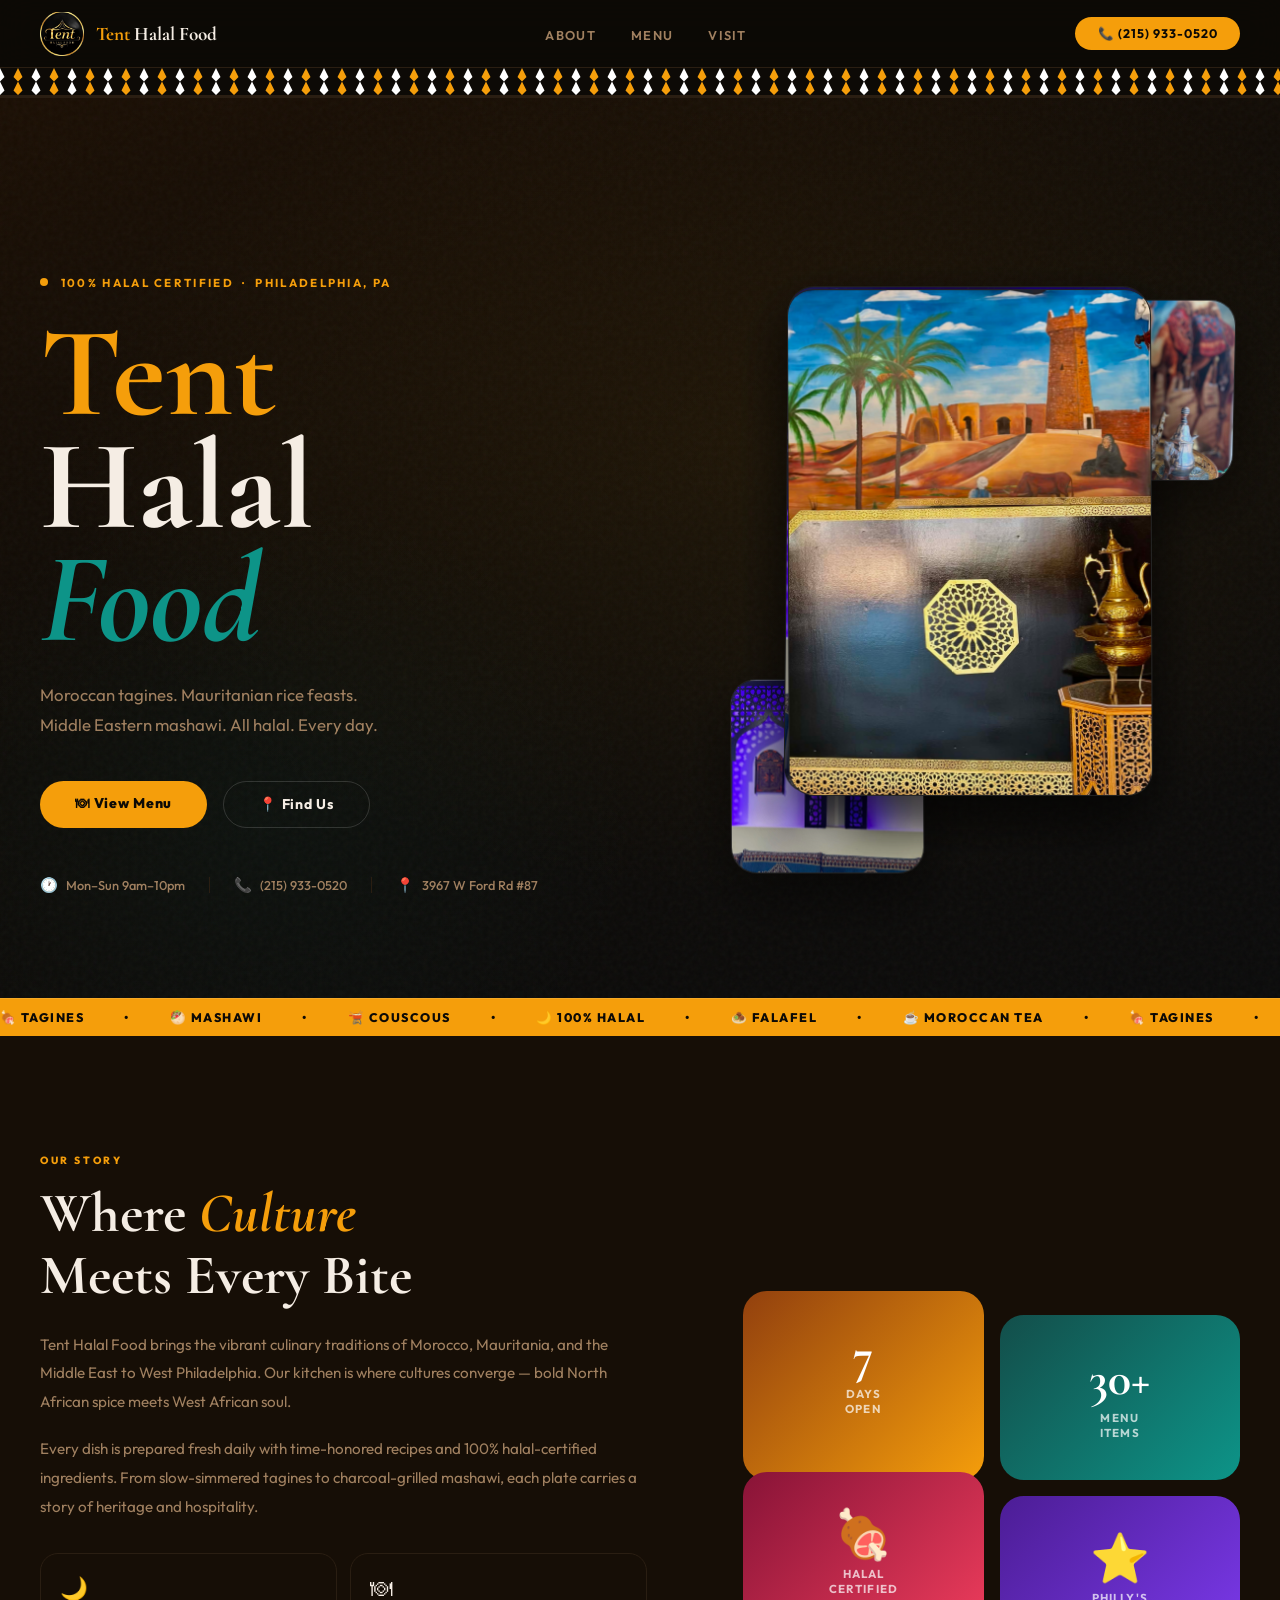
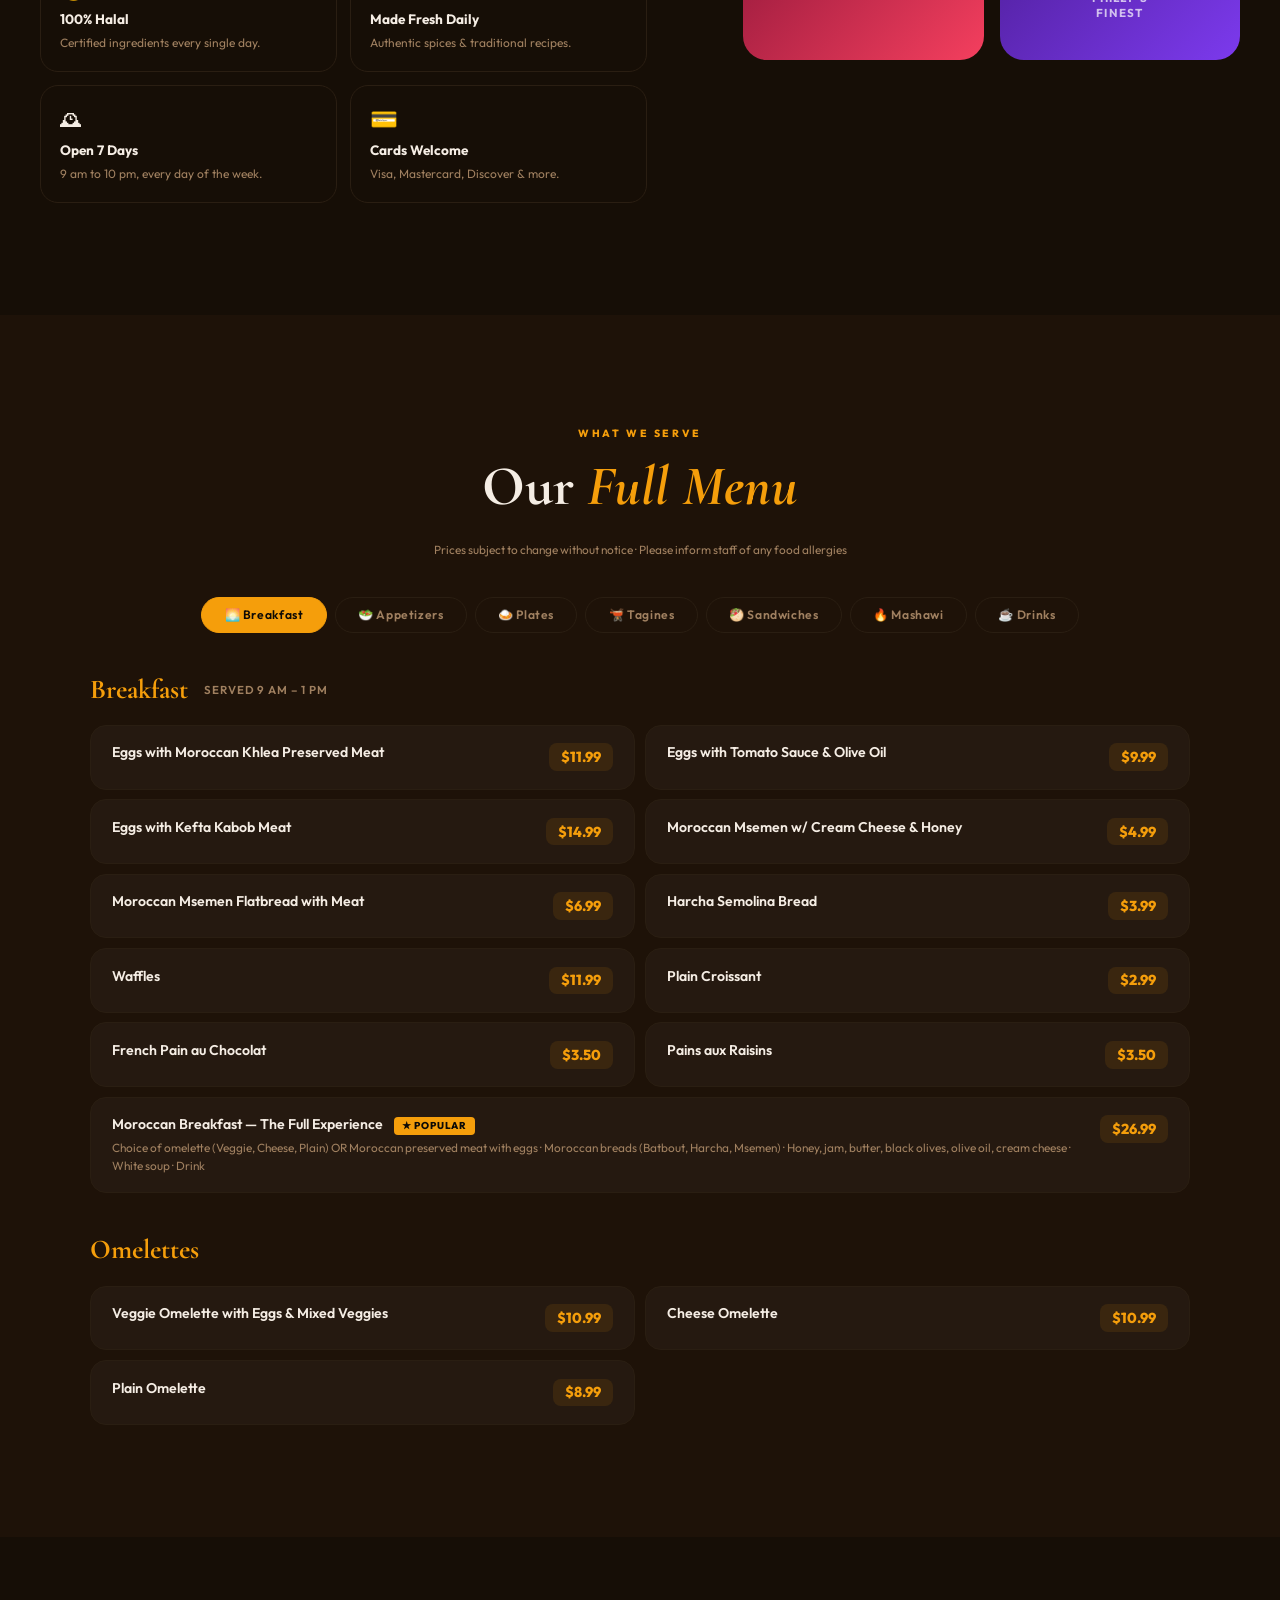
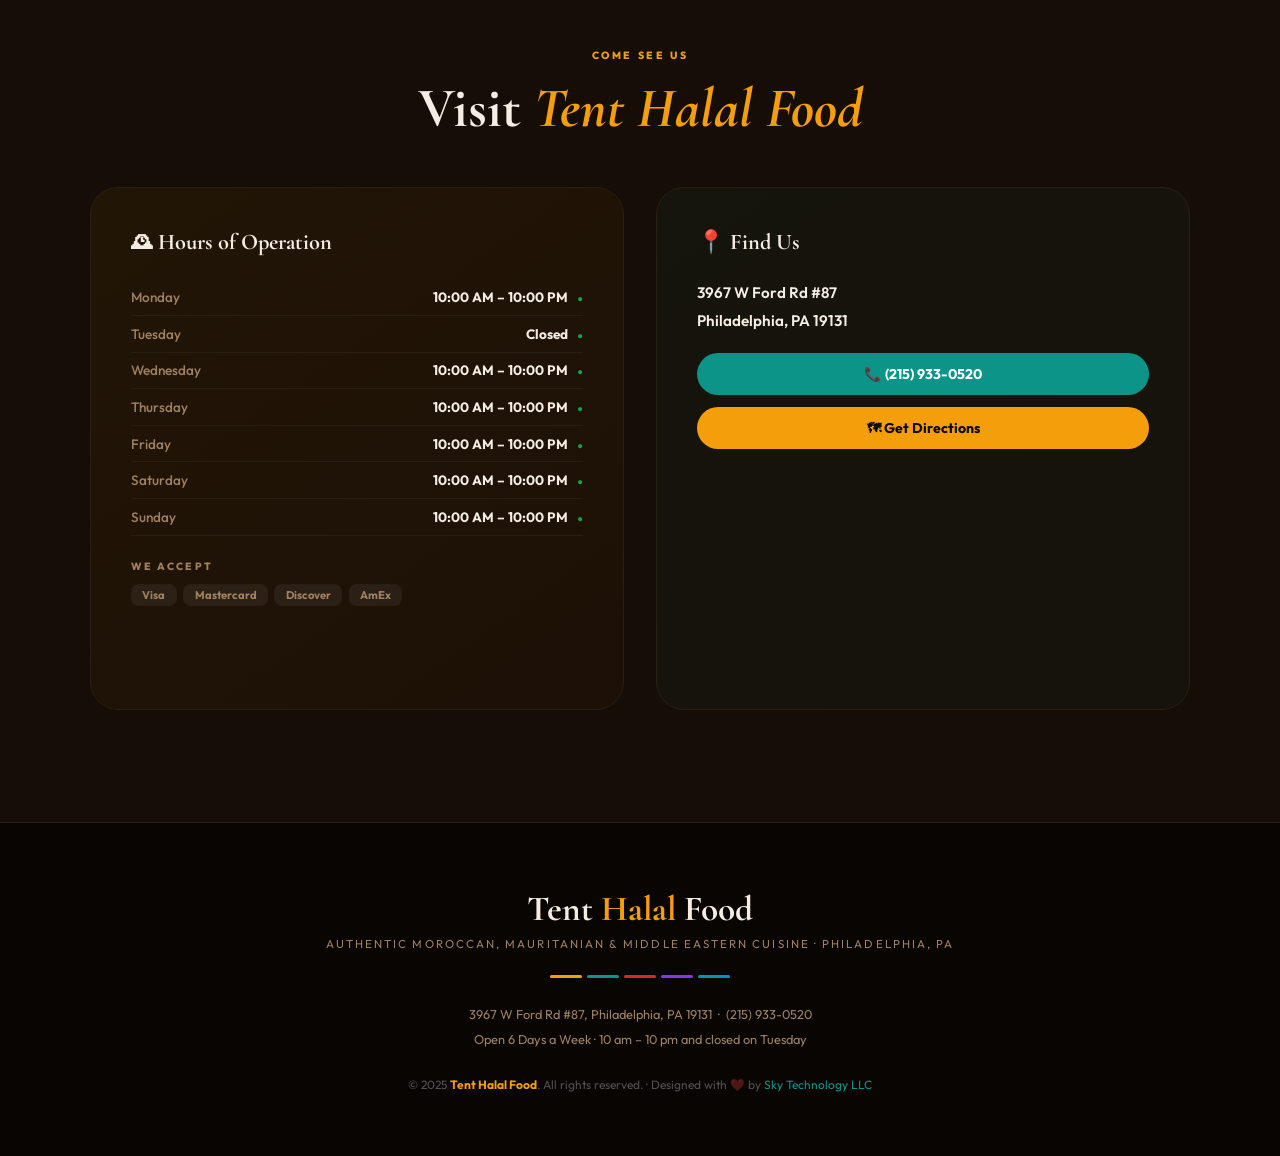
==== index.html @ 46c2a628 "Add files via upload" ====
<!DOCTYPE html>
<html lang="en">
<head>
  <meta charset="UTF-8" />
  <meta name="viewport" content="width=device-width, initial-scale=1.0" />
  <title>Tent Halal Food | Authentic Moroccan & Middle Eastern Cuisine · Philadelphia</title>
  <meta name="description" content="Tent Halal Food serves authentic Moroccan, Mauritanian & Middle Eastern cuisine in Philadelphia. Tagines, mashawi, couscous, fresh halal platters daily." />
  <meta name="keywords" content="Tent Halal Food, halal food Philadelphia, Moroccan restaurant Philadelphia, Mauritanian food, halal tagine, chicken over rice Philadelphia, halal cheesesteak, gyro platter" />
  <meta name="author" content="Sky Technology LLC" />
  <meta name="robots" content="index, follow" />
  <link rel="canonical" href="https://www.halaltent.com/" />
  <meta property="og:type" content="website" />
  <meta property="og:title" content="Tent Halal Food | Authentic Moroccan & Middle Eastern Cuisine · Philadelphia" />
  <meta property="og:description" content="Enjoy authentic tagines, mashawi, couscous, and fresh halal platters at Tent Halal Food in Philadelphia." />
  <meta property="og:url" content="https://www.halaltent.com/" />
  <meta property="og:image" content="https://www.halaltent.com/images/logo.png" />
  <meta name="geo.region" content="US-PA" />
  <meta name="geo.placename" content="Philadelphia" />
  <link href="https://fonts.googleapis.com/css2?family=Cormorant+Garamond:ital,wght@0,600;0,700;1,400;1,600&family=Outfit:wght@300;400;500;600;700;800&display=swap" rel="stylesheet" />
  <link rel="icon" type="image/png" sizes="16x16" href="./images/favicon-16x16.png" />
<link rel="icon" type="image/png" sizes="32x32" href="./images/favicon-32x32.png" />
<link rel="icon" type="image/png" sizes="48x48" href="./images/favicon-48x48.png" />

<link rel="apple-touch-icon" sizes="180x180" href="./images/apple-touch-icon.png" />

<link rel="icon" type="image/png" sizes="192x192" href="./images/android-chrome-192x192.png" />
<link rel="icon" type="image/png" sizes="512x512" href="./images/android-chrome-512x512.png" />

<link rel="manifest" href="./images/site.webmanifest" />
<link rel="shortcut icon" href="./images/favicon.ico" />
  <script type="application/ld+json">
  {
    "@context": "https://schema.org",
    "@type": "Restaurant",
    "name": "Tent Halal Food",
    "url": "https://www.halaltent.com",
    "telephone": "+1-215-933-0520",
    "servesCuisine": ["Halal", "Moroccan", "Mauritanian", "Middle Eastern"],
    "priceRange": "$",
    "address": {
      "@type": "PostalAddress",
      "streetAddress": "3967 W Ford Rd #87",
      "addressLocality": "Philadelphia",
      "addressRegion": "PA",
      "postalCode": "19131",
      "addressCountry": "US"
    },
    "openingHours": "Mo-Su 09:00-22:00"
  }
  </script>
</head>
<body>

<!-- NAV -->
<nav id="nav">
  <div class="nav-brand">
    <img src="./images/logobg.png" class="nav-logo" alt="Tent Halal Food" />
    <div class="nav-wordmark"><span>Tent</span> Halal Food</div>
  </div>
  <ul class="nav-links">
    <li><a href="#about">About</a></li>
    <li><a href="#menu">Menu</a></li>
    <li><a href="#visit">Visit</a></li>
  </ul>
  <a href="tel:2159330520" class="nav-cta">📞 (215) 933-0520</a>
  <button class="hamburger" id="hamburger" aria-label="Menu">&#9776;</button>
</nav>
<div class="mobile-nav" id="mobileNav">
  <a href="#about" onclick="closeMobile()">About</a>
  <a href="#menu" onclick="closeMobile()">Menu</a>
  <a href="#visit" onclick="closeMobile()">Visit</a>
  <a href="tel:2159330520" class="mn-cta">📞 (215) 933-0520</a>
</div>
<div class="moroccan-border"></div>

<!-- HERO -->
<section class="hero" id="home">
  <div class="hero-bg-overlay"></div>
  <div class="hero-grain"></div>

  <!-- 3D scroll gallery -->
  <div class="hero-gallery" id="heroGallery">
    <div class="gallery-track" id="galleryTrack">
      <div class="gcard gc1"><img src="./images/1.JPG" alt="Halal Food Restaurant"></div>
      <div class="gcard gc1"><img src="./images/2.JPG" alt="best food in the area"></div>
      <div class="gcard gc3"><img src="./images/3.JPG" alt="Middle eastern food"></div>
      <div class="gcard gc4"><img src="/images/1.JPG" alt="Tant Halal Food"></div>
       </div>
  </div>

  <div class="hero-content">
    <div class="hero-eyebrow">
      <span class="dot-anim"></span>
      100% Halal Certified &nbsp;·&nbsp; Philadelphia, PA
    </div>
    <h1>
      <span class="h1-l1">Tent</span>
      <span class="h1-l2">Halal</span>
      <span class="h1-l3">Food</span>
    </h1>
    <p class="hero-sub">Moroccan tagines. Mauritanian rice feasts.<br>Middle Eastern mashawi. All halal. Every day.</p>
    <div class="hero-actions">
      <a href="#menu" class="btn-primary">🍽 View Menu</a>
      <a href="#visit" class="btn-ghost">📍 Find Us</a>
    </div>
    <div class="hero-meta">
      <div class="hm-item"><span>🕐</span> Mon–Sun 9am–10pm</div>
      <div class="hm-div"></div>
      <div class="hm-item"><span>📞</span> (215) 933-0520</div>
      <div class="hm-div"></div>
      <div class="hm-item"><span>📍</span> 3967 W Ford Rd #87</div>
    </div>
  </div>
</section>

<!-- MARQUEE -->
<div class="marquee-wrap">
  <div class="marquee-track">
    <span>🍖 Tagines</span><span>•</span>
    <span>🥙 Mashawi</span><span>•</span>
    <span>🫕 Couscous</span><span>•</span>
    <span>🌙 100% Halal</span><span>•</span>
    <span>🧆 Falafel</span><span>•</span>
    <span>☕ Moroccan Tea</span><span>•</span>
    <span>🍖 Tagines</span><span>•</span>
    <span>🥙 Mashawi</span><span>•</span>
    <span>🫕 Couscous</span><span>•</span>
    <span>🌙 100% Halal</span><span>•</span>
    <span>🧆 Falafel</span><span>•</span>
    <span>☕ Moroccan Tea</span><span>•</span>
  </div>
</div>

<!-- ABOUT -->
<section id="about" class="about-section">
  <div class="about-inner">
    <div class="about-text">
      <div class="tag-label">Our Story</div>
      <h2>Where <em>Culture</em><br>Meets Every Bite</h2>
      <p>Tent Halal Food brings the vibrant culinary traditions of Morocco, Mauritania, and the Middle East to West Philadelphia. Our kitchen is where cultures converge — bold North African spice meets West African soul.</p>
      <p>Every dish is prepared fresh daily with time-honored recipes and 100% halal-certified ingredients. From slow-simmered tagines to charcoal-grilled mashawi, each plate carries a story of heritage and hospitality.</p>
      <div class="pillars">
        <div class="pillar p1"><div class="p-icon">🌙</div><strong>100% Halal</strong><span>Certified ingredients every single day.</span></div>
        <div class="pillar p2"><div class="p-icon">🍽</div><strong>Made Fresh Daily</strong><span>Authentic spices & traditional recipes.</span></div>
        <div class="pillar p3"><div class="p-icon">🕰</div><strong>Open 7 Days</strong><span>9 am to 10 pm, every day of the week.</span></div>
        <div class="pillar p4"><div class="p-icon">💳</div><strong>Cards Welcome</strong><span>Visa, Mastercard, Discover & more.</span></div>
      </div>
    </div>
    <div class="about-stats">
      <div class="stat-card sc-amber"><div class="sc-num">7</div><div class="sc-lbl">Days<br>Open</div></div>
      <div class="stat-card sc-teal"><div class="sc-num">30+</div><div class="sc-lbl">Menu<br>Items</div></div>
      <div class="stat-card sc-rose"><div class="sc-num">🍖</div><div class="sc-lbl">Halal<br>Certified</div></div>
      <div class="stat-card sc-purple"><div class="sc-num">⭐</div><div class="sc-lbl">Philly's<br>Finest</div></div>
    </div>
  </div>
</section>

<!-- MENU -->
<section id="menu" class="menu-section">
  <div class="menu-inner">
    <div class="tag-label center">What We Serve</div>
    <h2 class="center">Our <em>Full Menu</em></h2>
    <p class="menu-disclaimer center">Prices subject to change without notice · Please inform staff of any food allergies</p>

    <div class="tabs-scroll">
      <div class="tabs" id="tabs">
        <button class="tab active" data-panel="bf">🌅 Breakfast</button>
        <button class="tab" data-panel="ap">🥗 Appetizers</button>
        <button class="tab" data-panel="pl">🍛 Plates</button>
        <button class="tab" data-panel="tg">🫕 Tagines</button>
        <button class="tab" data-panel="sw">🥙 Sandwiches</button>
        <button class="tab" data-panel="mk">🔥 Mashawi</button>
        <button class="tab" data-panel="dr">☕ Drinks</button>
      </div>
    </div>

    <!-- BREAKFAST -->
    <div class="panel active" id="pan-bf">
      <div class="cat-title">Breakfast <span class="cat-note">Served 9 am – 1 pm</span></div>
      <div class="items-grid">
        <div class="mitem"><div class="mi-info"><div class="mi-name">Eggs with Moroccan Khlea Preserved Meat</div></div><div class="mi-price">$11.99</div></div>
        <div class="mitem"><div class="mi-info"><div class="mi-name">Eggs with Tomato Sauce & Olive Oil</div></div><div class="mi-price">$9.99</div></div>
        <div class="mitem"><div class="mi-info"><div class="mi-name">Eggs with Kefta Kabob Meat</div></div><div class="mi-price">$14.99</div></div>
        <div class="mitem"><div class="mi-info"><div class="mi-name">Moroccan Msemen w/ Cream Cheese & Honey</div></div><div class="mi-price">$4.99</div></div>
        <div class="mitem"><div class="mi-info"><div class="mi-name">Moroccan Msemen Flatbread with Meat</div></div><div class="mi-price">$6.99</div></div>
        <div class="mitem"><div class="mi-info"><div class="mi-name">Harcha Semolina Bread</div></div><div class="mi-price">$3.99</div></div>
        <div class="mitem"><div class="mi-info"><div class="mi-name">Waffles</div></div><div class="mi-price">$11.99</div></div>
        <div class="mitem"><div class="mi-info"><div class="mi-name">Plain Croissant</div></div><div class="mi-price">$2.99</div></div>
        <div class="mitem"><div class="mi-info"><div class="mi-name">French Pain au Chocolat</div></div><div class="mi-price">$3.50</div></div>
        <div class="mitem"><div class="mi-info"><div class="mi-name">Pains aux Raisins</div></div><div class="mi-price">$3.50</div></div>
        <div class="mitem wide"><div class="mi-info"><div class="mi-name">Moroccan Breakfast — The Full Experience <span class="badge-popular">★ Popular</span></div><div class="mi-desc">Choice of omelette (Veggie, Cheese, Plain) OR Moroccan preserved meat with eggs · Moroccan breads (Batbout, Harcha, Msemen) · Honey, jam, butter, black olives, olive oil, cream cheese · White soup · Drink</div></div><div class="mi-price">$26.99</div></div>
      </div>
      <div class="cat-title" style="margin-top:2.5rem">Omelettes</div>
      <div class="items-grid">
        <div class="mitem"><div class="mi-info"><div class="mi-name">Veggie Omelette with Eggs & Mixed Veggies</div></div><div class="mi-price">$10.99</div></div>
        <div class="mitem"><div class="mi-info"><div class="mi-name">Cheese Omelette</div></div><div class="mi-price">$10.99</div></div>
        <div class="mitem"><div class="mi-info"><div class="mi-name">Plain Omelette</div></div><div class="mi-price">$8.99</div></div>
      </div>
    </div>

    <!-- APPETIZERS -->
    <div class="panel" id="pan-ap">
      <div class="cat-title">Appetizers</div>
      <div class="items-grid">
        <div class="mitem"><div class="mi-info"><div class="mi-name">Grape Leaves Stuffed with Rice (6 pcs)</div></div><div class="mi-price">$6.99</div></div>
        <div class="mitem"><div class="mi-info"><div class="mi-name">Falafel Bites</div></div><div class="mi-price">$9.99</div></div>
        <div class="mitem wide"><div class="mi-info"><div class="mi-name">Hummus with Meat or Chicken Shawarma</div><div class="mi-desc">Made from fava & garbanzo beans mixed with coriander & spice</div></div><div class="mi-price">$14.99</div></div>
        <div class="mitem"><div class="mi-info"><div class="mi-name">Zaalouk</div><div class="mi-desc">Smoky roasted eggplants, tomatoes, garlic, olive oil & spices with pita</div></div><div class="mi-price">$8.99</div></div>
        <div class="mitem"><div class="mi-info"><div class="mi-name">Hummus Bi-Tahini</div><div class="mi-desc">Middle East spices, lemon juice, garlic w/ pita bread</div></div><div class="mi-price">$9.99</div></div>
        <div class="mitem"><div class="mi-info"><div class="mi-name">Baba Ghanouj</div><div class="mi-desc">Eggplant blended with tahini sauce, lemon juice & garlic</div></div><div class="mi-price">$7.99</div></div>
        <div class="mitem"><div class="mi-info"><div class="mi-name">Tabbouli Salad</div><div class="mi-desc">Parsley, tomatoes with yogurt, mint, garlic & olive oil</div></div><div class="mi-price">$7.99</div></div>
        <div class="mitem"><div class="mi-info"><div class="mi-name">Cucumber Yogurt</div><div class="mi-desc">Chopped cucumber with yogurt, mint, garlic & olive oil</div></div><div class="mi-price">$6.99</div></div>
        <div class="mitem"><div class="mi-info"><div class="mi-name">Kibbeh (5 pcs)</div><div class="mi-desc">Ground meat, bulgar wheat & spices</div></div><div class="mi-price">$14.99</div></div>
        <div class="mitem"><div class="mi-info"><div class="mi-name">Vegetarian Combo</div><div class="mi-desc">Hummus, baba ghanouj, falafel, tabbouli & cucumber yogurt</div></div><div class="mi-price">$17.99</div></div>
        <div class="mitem"><div class="mi-info"><div class="mi-name">Chicken Bastilla</div><div class="mi-desc">Chicken w/ almonds, parsley & onion in puff pastry, sprinkled with sugar & cinnamon</div></div><div class="mi-price">$15.99</div></div>
        <div class="mitem"><div class="mi-info"><div class="mi-name">Seafood Bastilla</div><div class="mi-desc">Spice marinated shrimp w/ vermicelli & cooked onion wrapped in puff pastry</div></div><div class="mi-price">$17.99</div></div>
        <div class="mitem"><div class="mi-info"><div class="mi-name">Garden Salad with Tuna</div></div><div class="mi-price">$10.99</div></div>
      </div>
      <div class="cat-title" style="margin-top:2.5rem">Soups</div>
      <div class="items-grid">
        <div class="mitem"><div class="mi-info"><div class="mi-name">Lentil Soup</div></div><div class="mi-price">$6.95</div></div>
        <div class="mitem"><div class="mi-info"><div class="mi-name">Harira (Moroccan Soup)</div><div class="mi-desc">Onion, lentils, ginger, stew meat, garbanzo beans, tomatoes & spices</div></div><div class="mi-price">$6.85</div></div>
      </div>
    </div>

    <!-- PLATES -->
    <div class="panel" id="pan-pl">
      <div class="cat-title">Plates</div>
      <div class="items-grid">
        <div class="mitem"><div class="mi-info"><div class="mi-name">Chicken Shawarma w/ Rice & Fries</div></div><div class="mi-price">$15.99</div></div>
        <div class="mitem"><div class="mi-info"><div class="mi-name">Beef Shawarma w/ Rice & Fries</div></div><div class="mi-price">$16.99</div></div>
        <div class="mitem"><div class="mi-info"><div class="mi-name">Beef & Chicken Shawarma w/ Rice & Fries</div></div><div class="mi-price">$17.99</div></div>
        <div class="mitem"><div class="mi-info"><div class="mi-name">Mauritanian Chicken Over Rice <span class="badge-popular">★ Popular</span></div></div><div class="mi-price">$19.99</div></div>
        <div class="mitem"><div class="mi-info"><div class="mi-name">Maafe Over Rice</div><div class="mi-desc">Peanut stew with peanuts and tomato sauce</div></div><div class="mi-price">$19.99</div></div>
        <div class="mitem"><div class="mi-info"><div class="mi-name">Yassa / Rice</div></div><div class="mi-price">$19.99</div></div>
        <div class="mitem"><div class="mi-info"><div class="mi-name">Mauritanian Fish Over Rice</div><div class="mi-desc">Fish over rice with mixed veggies and African spices</div></div><div class="mi-price">$18.99</div></div>
        <div class="mitem"><div class="mi-info"><div class="mi-name">King Fish w/ Fries and Salad</div></div><div class="mi-price">$19.99</div></div>
        <div class="mitem"><div class="mi-info"><div class="mi-name">Mauritanian Lamb Over Rice</div><div class="mi-desc">Lamb over rice with mixed veggies and African spices</div></div><div class="mi-price">$19.99</div></div>
        <div class="mitem"><div class="mi-info"><div class="mi-name">Mega Plate</div><div class="mi-desc">Chicken, beef, fries topped with cheese sauce</div></div><div class="mi-price">$14.99</div></div>
      </div>
    </div>

    <!-- TAGINES -->
    <div class="panel" id="pan-tg">
      <div class="cat-title">Tagines & Couscous <span class="cat-note">All tagines served with bread</span></div>
      <div class="items-grid">
        <div class="mitem"><div class="mi-info"><div class="mi-name">Lamb Tangia (Burme)</div></div><div class="mi-price">$29.99</div></div>
        <div class="mitem"><div class="mi-info"><div class="mi-name">Chicken and Olives Tagine</div></div><div class="mi-price">$20.99</div></div>
        <div class="mitem"><div class="mi-info"><div class="mi-name">Lamb w/ Mixed Veggies Tagine</div></div><div class="mi-price">$23.99</div></div>
        <div class="mitem"><div class="mi-info"><div class="mi-name">Lamb w/ Prunes Tagine</div></div><div class="mi-price">$24.99</div></div>
        <div class="mitem"><div class="mi-info"><div class="mi-name">Lamb w/ Lemon & Olives Tagine</div></div><div class="mi-price">$23.99</div></div>
        <div class="mitem"><div class="mi-info"><div class="mi-name">Kefta Tagine</div></div><div class="mi-price">$22.99</div></div>
        <div class="mitem"><div class="mi-info"><div class="mi-name">Mauritanian Tagine (Leksour)</div></div><div class="mi-price">$23.99</div></div>
        <div class="mitem"><div class="mi-info"><div class="mi-name">Rfissa</div></div><div class="mi-price">$23.99</div></div>
        <div class="mitem"><div class="mi-info"><div class="mi-name">Couscous w/ Veggies and Chicken</div></div><div class="mi-price">$20.99</div></div>
        <div class="mitem"><div class="mi-info"><div class="mi-name">Couscous w/ Veggies and Lamb</div></div><div class="mi-price">$23.99</div></div>
        <div class="mitem wide"><div class="mi-info"><div class="mi-name">Mauritanian Couscous w/ Barley, Lamb & Veggies</div></div><div class="mi-price">$28.99</div></div>
      </div>
    </div>

    <!-- SANDWICHES -->
    <div class="panel" id="pan-sw">
      <div class="cat-title">Sandwiches <span class="cat-note">Served with french fries or salad</span></div>
      <div class="items-grid">
        <div class="mitem"><div class="mi-info"><div class="mi-name">Philly Cheese Steak</div></div><div class="mi-price">$11.99</div></div>
        <div class="mitem"><div class="mi-info"><div class="mi-name">Chicken Shawarma</div></div><div class="mi-price">$11.99</div></div>
        <div class="mitem"><div class="mi-info"><div class="mi-name">Beef Shawarma</div></div><div class="mi-price">$12.99</div></div>
        <div class="mitem"><div class="mi-info"><div class="mi-name">Kefta</div></div><div class="mi-price">$11.99</div></div>
        <div class="mitem"><div class="mi-info"><div class="mi-name">Chicken & Beef Shawarma</div></div><div class="mi-price">$13.99</div></div>
        <div class="mitem"><div class="mi-info"><div class="mi-name">Kibbeh</div></div><div class="mi-price">$9.99</div></div>
        <div class="mitem"><div class="mi-info"><div class="mi-name">Fajitas</div></div><div class="mi-price">$12.99</div></div>
        <div class="mitem"><div class="mi-info"><div class="mi-name">Moroccan Tacos</div></div><div class="mi-price">$12.99</div></div>
        <div class="mitem"><div class="mi-info"><div class="mi-name">Beef Kabab Roll</div><div class="mi-desc">Tortilla, chicken, cheese, french fries with sauce, served over hummus</div></div><div class="mi-price">$7.99</div></div>
        <div class="mitem"><div class="mi-info"><div class="mi-name">Cheeseburger Tacos</div><div class="mi-desc">Tortilla, chicken, beef, cheese, french fries with sauce</div></div><div class="mi-price">$12.99</div></div>
        <div class="mitem"><div class="mi-info"><div class="mi-name">Falafel</div></div><div class="mi-price">$8.99</div></div>
        <div class="mitem"><div class="mi-info"><div class="mi-name">Falafel Burger</div></div><div class="mi-price">$8.99</div></div>
      </div>
    </div>

    <!-- MASHAWI -->
    <div class="panel" id="pan-mk">
      <div class="cat-title">Mashawi — Chicken <span class="cat-note">Charcoal grilled · served w/ rice, fries, veggies & sauce</span></div>
      <div class="items-grid">
        <div class="mitem"><div class="mi-info"><div class="mi-name">Whole Chicken Only</div></div><div class="mi-price">$19.99</div></div>
        <div class="mitem"><div class="mi-info"><div class="mi-name">3 Dark Chicken Pieces</div></div><div class="mi-price">$15.99</div></div>
        <div class="mitem"><div class="mi-info"><div class="mi-name">½ Chicken</div></div><div class="mi-price">$18.99</div></div>
        <div class="mitem"><div class="mi-info"><div class="mi-name">Whole Chicken</div></div><div class="mi-price">$29.99</div></div>
        <div class="mitem wide"><div class="mi-info"><div class="mi-name">Family Size — 2 Whole Chickens <span class="badge-popular">★ Best Value</span></div></div><div class="mi-price">$59.99</div></div>
      </div>
      <div class="cat-title" style="margin-top:2.5rem">Kabab Skewers <span class="cat-note">Charcoal grilled · served w/ rice, hummus, pita, cucumber & salad</span></div>
      <div class="items-grid">
        <div class="mitem"><div class="mi-info"><div class="mi-name">Mauritanian Grilled Lamb</div><div class="mi-desc">With onions, served with bread only</div></div><div class="mi-price">$25.99</div></div>
        <div class="mitem"><div class="mi-info"><div class="mi-name">2 Lamb Skewers</div></div><div class="mi-price">$19.99</div></div>
        <div class="mitem"><div class="mi-info"><div class="mi-name">2 Chicken Skewers</div></div><div class="mi-price">$18.99</div></div>
        <div class="mitem"><div class="mi-info"><div class="mi-name">2 Kefta Skewers</div></div><div class="mi-price">$18.99</div></div>
        <div class="mitem"><div class="mi-info"><div class="mi-name">Mixed 3 Skewers — Kefta, Lamb & Chicken</div></div><div class="mi-price">$24.99</div></div>
        <div class="mitem"><div class="mi-info"><div class="mi-name">3 Grilled Lamb Chops</div></div><div class="mi-price">$19.99</div></div>
        <div class="mitem"><div class="mi-info"><div class="mi-name">Small Family Mix — 6 Skewers Combo</div></div><div class="mi-price">$29.99</div></div>
        <div class="mitem wide"><div class="mi-info"><div class="mi-name">Large Family Mix — 12 Skewers Combo <span class="badge-popular">★ Best Value</span></div><div class="mi-desc">Chicken (3) / Lamb (3) / Kefta (3) / Lamb Chops (3)</div></div><div class="mi-price">$76.99</div></div>
      </div>
    </div>

    <!-- DRINKS -->
    <div class="panel" id="pan-dr">
      <div class="cat-title">Hot Drinks</div>
      <div class="items-grid">
        <div class="mitem"><div class="mi-info"><div class="mi-name">Espresso</div></div><div class="mi-price">$3.50</div></div>
        <div class="mitem"><div class="mi-info"><div class="mi-name">Americano</div></div><div class="mi-price">$2.99</div></div>
        <div class="mitem"><div class="mi-info"><div class="mi-name">Spanish Latte</div></div><div class="mi-price">$3.50</div></div>
        <div class="mitem"><div class="mi-info"><div class="mi-name">Latte</div></div><div class="mi-price">$3.50</div></div>
        <div class="mitem"><div class="mi-info"><div class="mi-name">Mocha</div></div><div class="mi-price">$4.00</div></div>
        <div class="mitem"><div class="mi-info"><div class="mi-name">Cappuccino</div></div><div class="mi-price">$3.50</div></div>
        <div class="mitem"><div class="mi-info"><div class="mi-name">Mauritanian Tea</div></div><div class="mi-price">$3.00</div></div>
        <div class="mitem"><div class="mi-info"><div class="mi-name">Moroccan Tea</div></div><div class="mi-price">$2.00</div></div>
      </div>
      <div class="cat-title" style="margin-top:2.5rem">Cold Drinks</div>
      <div class="items-grid">
        <div class="mitem"><div class="mi-info"><div class="mi-name">Mauritanian Zig</div></div><div class="mi-price">$3.50</div></div>
        <div class="mitem"><div class="mi-info"><div class="mi-name">Lemon with Mint</div></div><div class="mi-price">$3.50</div></div>
        <div class="mitem"><div class="mi-info"><div class="mi-name">Iced Spanish Latte</div></div><div class="mi-price">$4.50</div></div>
        <div class="mitem"><div class="mi-info"><div class="mi-name">Iced Latte</div></div><div class="mi-price">$4.00</div></div>
        <div class="mitem"><div class="mi-info"><div class="mi-name">Hibiscus</div></div><div class="mi-price">$4.00</div></div>
        <div class="mitem"><div class="mi-info"><div class="mi-name">Baobab</div></div><div class="mi-price">$4.00</div></div>
        <div class="mitem"><div class="mi-info"><div class="mi-name">Matcha</div></div><div class="mi-price">$4.50</div></div>
        <div class="mitem"><div class="mi-info"><div class="mi-name">Milkshake</div><div class="mi-desc">Mango, Banana, or Strawberry</div></div><div class="mi-price">$7.99</div></div>
      </div>
      <div class="cat-title" style="margin-top:2.5rem">Desserts</div>
      <div class="items-grid">
        <div class="mitem"><div class="mi-info"><div class="mi-name">Basboussa</div></div><div class="mi-price">$3.99</div></div>
        <div class="mitem"><div class="mi-info"><div class="mi-name">Baklava (4 pcs)</div></div><div class="mi-price">$4.99</div></div>
        <div class="mitem"><div class="mi-info"><div class="mi-name">Moroccan Mix Sweets (3 pcs)</div></div><div class="mi-price">$4.99</div></div>
        <div class="mitem"><div class="mi-info"><div class="mi-name">Mille-Feuille</div></div><div class="mi-price">$7.99</div></div>
        <div class="mitem"><div class="mi-info"><div class="mi-name">Tiramisu</div></div><div class="mi-price">$7.99</div></div>
      </div>
    </div>
  </div>
</section>

<!-- VISIT -->
<section id="visit" class="visit-section">
  <div class="visit-inner">
    <div class="tag-label center">Come See Us</div>
    <h2 class="center">Visit <em>Tent Halal Food</em></h2>
    <div class="visit-grid">
      <div class="vcard v-hours">
        <div class="vc-title">🕰 Hours of Operation</div>
        <div class="hours-list">
          <div class="hrow"><span>Monday</span><span>10:00 AM – 10:00 PM <em class="open">●</em></span></div>
          <div class="hrow"><span>Tuesday</span><span>Closed <em class="open">●</em></span></div>
          <div class="hrow"><span>Wednesday</span><span>10:00 AM – 10:00 PM <em class="open">●</em></span></div>
          <div class="hrow"><span>Thursday</span><span>10:00 AM – 10:00 PM <em class="open">●</em></span></div>
          <div class="hrow"><span>Friday</span><span>10:00 AM – 10:00 PM <em class="open">●</em></span></div>
          <div class="hrow"><span>Saturday</span><span>10:00 AM – 10:00 PM <em class="open">●</em></span></div>
          <div class="hrow"><span>Sunday</span><span>10:00 AM – 10:00 PM <em class="open">●</em></span></div>
        </div>
        <div class="cards-accept">
          <div class="ca-label">We Accept</div>
          <div class="chips"><span>Visa</span><span>Mastercard</span><span>Discover</span><span>AmEx</span></div>
        </div>
      </div>
      <div class="vcard v-map">
        <div class="vc-title">📍 Find Us</div>
        <div class="map-addr">3967 W Ford Rd #87<br>Philadelphia, PA 19131</div>
        <a href="tel:2159330520" class="btn-call">📞 (215) 933-0520</a>
        <a href="https://maps.app.goo.gl/gGxEjyZkZW8dBZBv6" target="_blank" class="btn-dir">🗺 Get Directions</a>
        <iframe
          src="https://www.google.com/maps/embed?pb=!1m18!1m12!1m3!1d6112.769307777833!2d-75.21171412342365!3d39.999854771509725!2m3!1f0!2f0!3f0!3m2!1i1024!2i768!4f13.1!3m3!1m2!1s0x89c6c7661439b04b%3A0xfe998444c8bbd2af!2sTent%20Halal%20Food!5e0!3m2!1sen!2sus!4v1778243014610!5m2!1sen!2sus"
          allowfullscreen loading="lazy" class="map-embed"
          referrerpolicy="no-referrer-when-downgrade">
        </iframe>
      </div>
    </div>
  </div>
</section>

<!-- FOOTER -->
<footer>
  <div class="foot-inner">
    <div class="foot-logo">Tent <span>Halal</span> Food</div>
    <div class="foot-tagline">Authentic Moroccan, Mauritanian & Middle Eastern Cuisine · Philadelphia, PA</div>
    <div class="foot-divider">
      <span style="background:#F59E0B"></span>
      <span style="background:#0D9488"></span>
      <span style="background:#DC2626"></span>
      <span style="background:#7C3AED"></span>
      <span style="background:#0891B2"></span>
    </div>
    <div class="foot-info">
      3967 W Ford Rd #87, Philadelphia, PA 19131 &nbsp;·&nbsp; (215) 933-0520<br>
      Open 6 Days a Week · 10 am – 10 pm and closed on Tuesday
    </div>
    <div class="foot-copy">
      © 2025 <strong>Tent Halal Food</strong>. All rights reserved. · Designed with ❤️ by
      <a href="https://skytechnologyllc.com/" target="_blank">Sky Technology LLC</a>
    </div>
  </div>
</footer>

<style>
*,*::before,*::after{margin:0;padding:0;box-sizing:border-box;}
html{scroll-behavior:smooth;font-size:16px;}
body{font-family:'Outfit',sans-serif;background:#0D0A06;color:#F5EDE4;overflow-x:hidden;}

:root{
  --amber:#F59E0B;
  --orange:#EA580C;
  --red:#DC2626;
  --rose:#F43F5E;
  --teal:#0D9488;
  --cyan:#0891B2;
  --green:#16A34A;
  --purple:#7C3AED;
  --cream:#FFF9F2;
  --sand:#FEF3C7;
  --dark:#0D0A06;
  --dark2:#160E06;
  --dark3:#1E1208;
  --text-main:#F5EDE4;
  --text-muted:#A08060;
  --border:#2A1E12;
}

/* NAV */
#nav{
  position:fixed;top:0;left:0;right:0;z-index:1000;
  display:flex;align-items:center;justify-content:space-between;
  padding:0 2.5rem;height:68px;
  background:rgba(13,10,6,0.92);
  backdrop-filter:blur(18px);
  border-bottom:1px solid var(--border);
  transition:all .3s;
}
#nav.scrolled{background:rgba(13,10,6,0.98);box-shadow:0 4px 32px rgba(0,0,0,.6);}
.nav-brand{display:flex;align-items:center;gap:.75rem;}
.nav-logo{width:44px;height:44px;object-fit:cover;border-radius:12px;}
.nav-wordmark{font-family:'Cormorant Garamond',serif;font-size:1.2rem;font-weight:700;color:#F5EDE4;}
.nav-wordmark span{color:var(--amber);}
.nav-links{display:flex;gap:2.2rem;list-style:none;}
.nav-links a{font-size:.8rem;font-weight:600;letter-spacing:.1em;text-transform:uppercase;text-decoration:none;color:var(--text-muted);transition:color .2s;}
.nav-links a:hover{color:var(--amber);}
.nav-cta{background:var(--amber);color:#0D0A06;font-weight:700;font-size:.78rem;letter-spacing:.08em;text-decoration:none;padding:.55rem 1.4rem;border-radius:100px;transition:all .25s;}
.nav-cta:hover{background:#fff;transform:translateY(-2px);}
.hamburger{display:none;background:none;border:none;color:var(--amber);font-size:1.4rem;cursor:pointer;}
.mobile-nav{display:none;position:fixed;top:68px;left:0;right:0;z-index:999;background:#0D0A06;border-bottom:1px solid var(--border);flex-direction:column;gap:0;padding:1rem 0;}
.mobile-nav a{padding:.9rem 2rem;font-size:.9rem;font-weight:600;text-decoration:none;color:var(--text-muted);border-bottom:1px solid var(--border);}
.mobile-nav a:hover{color:var(--amber);}
.mobile-nav .mn-cta{color:var(--amber);}
.mobile-nav.open{display:flex;}

/* MOROCCAN BORDER */
.moroccan-border {
width: 100%;
width: 100%;
width: 100%;
  height: 30px; /* Height of the border strip */
  margin-top: 68px; /* Alignment with fixed navbar height */
  background-color: transparent; /* No background color */
  
  /* SVG with Gold (#F59E0B) and White (#FFFFFF) spindles */
  background-image: url("data:image/svg+xml,%3Csvg xmlns='http://www.w3.org/2000/svg' width='40' height='30' viewBox='0 0 40 30'%3E%3Cpath d='M20 0 L25 10 L20 15 L15 10 Z M20 15 L25 25 L20 30 L15 25 Z' fill='%23F59E0B'/%3E%3Cpath d='M0 0 L5 10 L0 15 L-5 10 Z M0 15 L5 25 L0 30 L-5 25 Z' fill='%23FFFFFF'/%3E%3Cpath d='M40 0 L45 10 L40 15 L35 10 Z M40 15 L45 25 L40 30 L35 25 Z' fill='%23FFFFFF'/%3E%3C/svg%3E");
  
  background-repeat: repeat-x;
  background-size: auto 100%;
  
  /* Solid brown line under the pattern */
  border-bottom: 3px solid #2A1E12; 
  
  position: relative;
  z-index: 997;
}

/* HERO */
.hero{
  min-height:100vh;
  background:linear-gradient(160deg,#1A0E03 0%,#0D0A06 50%,#0A0A0A 100%);
  position:relative;overflow:hidden;
  display:flex;align-items:center;
  padding-top:68px;
}
.hero-bg-overlay{
  position:absolute;inset:0;
  background:radial-gradient(ellipse 80% 70% at 60% 40%,rgba(245,158,11,.07) 0%,transparent 70%),
             radial-gradient(ellipse 50% 60% at 20% 80%,rgba(13,148,136,.05) 0%,transparent 60%);
}
.hero-grain{
  position:absolute;inset:0;opacity:.04;
  background-image:url("data:image/svg+xml,%3Csvg viewBox='0 0 200 200' xmlns='http://www.w3.org/2000/svg'%3E%3Cfilter id='n'%3E%3CfeTurbulence type='fractalNoise' baseFrequency='0.9' numOctaves='4' stitchTiles='stitch'/%3E%3C/filter%3E%3Crect width='100%25' height='100%25' filter='url(%23n)'/%3E%3C/svg%3E");
}

/* 3D GALLERY */
/* 3D GALLERY */
.hero-gallery{
  position:absolute;
  right:3%;
  top:50%;
  transform:translateY(-50%);
  width:42%;
  height:650px;
}

.gallery-track{
  position:relative;
  width:100%;
  height:100%;
}

.gcard{
  position:absolute;
  overflow:hidden;
  border-radius:26px;
  background:#111;
  border:1px solid rgba(255,255,255,.08);
  box-shadow:
    0 20px 50px rgba(0,0,0,.45),
    0 4px 12px rgba(0,0,0,.2);
  transition:.35s ease;
}

.gcard img{
  width:100%;
  height:100%;
  object-fit:cover;
  display:block;
}

.gcard:hover{
  transform:translateY(-6px) scale(1.02);
  box-shadow:
    0 30px 70px rgba(0,0,0,.55),
    0 10px 20px rgba(0,0,0,.25);
}

/* Main big image */
.gc1{
  width:68%;
  height:78%;
  left:16%;
  top:10%;
  z-index:4;
}

/* Top card */
.gc2{
  width:34%;
  height:30%;
  top:0;
  left:0;
  z-index:5;
  transform:rotate(-8deg);
}

/* Right card */
.gc3{
  width:32%;
  height:28%;
  right:0;
  top:12%;
  z-index:3;
  transform:rotate(8deg);
}

/* Bottom card */
.gc4{
  width:36%;
  height:30%;
  bottom:0;
  left:5%;
  z-index:2;
  transform:rotate(-6deg);
}

/* Mobile */
@media(max-width:991px){
  .hero-gallery{
    position:relative;
    width:100%;
    height:500px;
    right:auto;
    top:auto;
    transform:none;
    margin-top:50px;
  }
}


.hero-content{
  position:relative;z-index:10;
  padding:5rem 2.5rem;
  max-width:1300px;margin:0 auto;width:100%;
}
.hero-eyebrow{
  display:inline-flex;align-items:center;gap:.8rem;
  font-size:.72rem;font-weight:700;letter-spacing:.2em;text-transform:uppercase;
  color:var(--amber);margin-bottom:1.8rem;
}
.dot-anim{
  width:8px;height:8px;border-radius:50%;background:var(--amber);
  animation:pulse 2s infinite;
}
@keyframes pulse{0%,100%{opacity:1;transform:scale(1);}50%{opacity:.4;transform:scale(.8);}}

h1{
  font-family:'Cormorant Garamond',serif;
  font-size:clamp(4rem,10vw,9rem);
  line-height:.88;font-weight:700;
  margin-bottom:1.5rem;
}
.h1-l1{display:block;color:var(--amber);}
.h1-l2{display:block;color:var(--text-main);}
.h1-l3{display:block;color:var(--teal);font-style:italic;}

.hero-sub{
  font-size:1.05rem;color:var(--text-muted);line-height:1.8;
  max-width:420px;margin-bottom:2.5rem;
}
.hero-actions{display:flex;gap:1rem;flex-wrap:wrap;margin-bottom:3rem;}
.btn-primary{
  background:var(--amber);color:#0D0A06;
  font-weight:800;font-size:.88rem;letter-spacing:.05em;
  text-decoration:none;padding:.85rem 2.2rem;border-radius:100px;
  transition:all .25s;
}
.btn-primary:hover{background:#fff;transform:translateY(-3px);box-shadow:0 12px 32px rgba(245,158,11,.4);}
.btn-ghost{
  background:transparent;color:var(--text-main);
  font-weight:700;font-size:.88rem;letter-spacing:.05em;
  text-decoration:none;padding:.85rem 2.2rem;border-radius:100px;
  border:1.5px solid rgba(255,255,255,.15);
  transition:all .25s;
}
.btn-ghost:hover{border-color:var(--amber);color:var(--amber);transform:translateY(-3px);}

.hero-meta{display:flex;align-items:center;gap:1.5rem;flex-wrap:wrap;}
.hm-item{font-size:.8rem;color:var(--text-muted);font-weight:500;display:flex;align-items:center;gap:.5rem;}
.hm-item span{font-size:.9rem;}
.hm-div{width:1px;height:16px;background:var(--border);}

/* MARQUEE */
.marquee-wrap{
  background:var(--amber);padding:.7rem 0;overflow:hidden;
  border-top:1px solid rgba(255,255,255,.1);
}
.marquee-track{
  display:flex;gap:2.5rem;align-items:center;
  white-space:nowrap;
  animation:marquee 25s linear infinite;
}
.marquee-track span{font-size:.78rem;font-weight:800;letter-spacing:.12em;text-transform:uppercase;color:#0D0A06;}
@keyframes marquee{from{transform:translateX(0);}to{transform:translateX(-50%);}}

/* ABOUT */
.about-section{background:var(--dark2);padding:7rem 2.5rem;}
.about-inner{max-width:1200px;margin:0 auto;display:grid;grid-template-columns:1.1fr .9fr;gap:6rem;align-items:center;}
.tag-label{
  display:inline-block;font-size:.65rem;font-weight:800;letter-spacing:.25em;
  text-transform:uppercase;color:var(--amber);margin-bottom:1rem;
}
.tag-label.center{display:block;text-align:center;}
h2{font-family:'Cormorant Garamond',serif;font-size:clamp(2.2rem,5vw,3.5rem);font-weight:700;line-height:1.1;color:var(--text-main);margin-bottom:1.5rem;}
h2 em{font-style:italic;color:var(--amber);}
h2.center{text-align:center;}
.about-text p{font-size:.95rem;line-height:1.9;color:var(--text-muted);margin-bottom:1.1rem;}
.pillars{display:grid;grid-template-columns:1fr 1fr;gap:.8rem;margin-top:2rem;}
.pillar{
  padding:1.2rem;border-radius:18px;
  border:1px solid var(--border);
  transition:border-color .25s,transform .25s;
}
.pillar:hover{border-color:var(--amber);transform:translateY(-3px);}
.p-icon{font-size:1.4rem;margin-bottom:.5rem;}
.pillar strong{display:block;font-size:.85rem;font-weight:700;color:var(--text-main);margin-bottom:.2rem;}
.pillar span{font-size:.75rem;color:var(--text-muted);line-height:1.4;}
.about-stats{display:grid;grid-template-columns:1fr 1fr;gap:1rem;}
.stat-card{
  border-radius:24px;padding:2.5rem 1.5rem;text-align:center;
  transition:transform .3s;
}
.stat-card:hover{transform:scale(1.04) rotate(-1deg);}
.sc-amber{background:linear-gradient(135deg,#92400E,#F59E0B);}
.sc-teal{background:linear-gradient(135deg,#134E4A,#0D9488);margin-top:1.5rem;}
.sc-rose{background:linear-gradient(135deg,#881337,#F43F5E);margin-top:-1.5rem;}
.sc-purple{background:linear-gradient(135deg,#4C1D95,#7C3AED);}
.sc-num{font-family:'Cormorant Garamond',serif;font-size:3rem;font-weight:700;line-height:1;color:#fff;}
.sc-lbl{font-size:.72rem;font-weight:700;letter-spacing:.1em;text-transform:uppercase;color:rgba(255,255,255,.7);margin-top:.4rem;}

/* MENU */
.menu-section{background:var(--dark3);padding:7rem 2.5rem;}
.menu-inner{max-width:1100px;margin:0 auto;}
.menu-disclaimer{font-size:.74rem;color:var(--text-muted);margin:.5rem 0 2.5rem;text-align:center;}
.tabs-scroll{overflow-x:auto;margin-bottom:2.5rem;scrollbar-width:none;}
.tabs-scroll::-webkit-scrollbar{display:none;}
.tabs{display:flex;gap:.5rem;white-space:nowrap;justify-content:center;}
.tab{
  background:transparent;border:1px solid var(--border);color:var(--text-muted);
  font-family:'Outfit',sans-serif;font-weight:600;font-size:.76rem;letter-spacing:.05em;
  padding:.6rem 1.4rem;border-radius:100px;cursor:pointer;transition:all .22s;
  white-space:nowrap;
}
.tab:hover{border-color:var(--amber);color:var(--amber);}
.tab.active{background:var(--amber);border-color:var(--amber);color:#0D0A06;}
.panel{display:none;animation:fadeUp .35s ease;}
.panel.active{display:block;}
@keyframes fadeUp{from{opacity:0;transform:translateY(12px);}to{opacity:1;transform:translateY(0);}}
.cat-title{
  font-family:'Cormorant Garamond',serif;font-size:1.7rem;font-weight:700;
  color:var(--amber);margin:2rem 0 1.2rem;display:flex;align-items:center;gap:1rem;flex-wrap:wrap;
}
.cat-note{font-family:'Outfit',sans-serif;font-size:.72rem;font-weight:600;letter-spacing:.08em;color:var(--text-muted);text-transform:uppercase;}
.items-grid{display:grid;grid-template-columns:1fr 1fr;gap:.6rem;}
.mitem{
  background:rgba(255,255,255,.03);
  border:1px solid var(--border);
  border-radius:16px;padding:1.1rem 1.3rem;
  display:flex;justify-content:space-between;align-items:flex-start;gap:1rem;
  transition:all .22s;
  position:relative;overflow:hidden;
}
.mitem::before{
  content:'';position:absolute;left:0;top:0;bottom:0;width:3px;
  background:var(--amber);opacity:0;transition:opacity .22s;
}
.mitem:hover{background:rgba(245,158,11,.05);border-color:rgba(245,158,11,.3);transform:translateY(-2px);}
.mitem:hover::before{opacity:1;}
.mitem.wide{grid-column:1/-1;}
.mi-name{font-weight:600;font-size:.88rem;color:var(--text-main);line-height:1.35;}
.mi-desc{font-size:.74rem;color:var(--text-muted);margin-top:.3rem;line-height:1.5;}
.mi-price{
  font-weight:800;font-size:.9rem;color:var(--amber);
  white-space:nowrap;flex-shrink:0;
  background:rgba(245,158,11,.1);
  padding:.3rem .75rem;border-radius:8px;
}
.badge-popular{
  display:inline-block;font-size:.62rem;font-weight:800;letter-spacing:.08em;text-transform:uppercase;
  background:var(--amber);color:#0D0A06;padding:.12rem .5rem;border-radius:4px;margin-left:.5rem;vertical-align:middle;
}

/* VISIT */
.visit-section{background:var(--dark2);padding:7rem 2.5rem;}
.visit-inner{max-width:1100px;margin:0 auto;}
.visit-grid{display:grid;grid-template-columns:1fr 1fr;gap:2rem;margin-top:3rem;}
.vcard{
  border-radius:28px;padding:2.5rem;
  border:1px solid var(--border);
  background:rgba(255,255,255,.02);
}
.v-hours{background:linear-gradient(145deg,rgba(245,158,11,.05),rgba(234,88,12,.03));}
.v-map{background:linear-gradient(145deg,rgba(13,148,136,.05),rgba(8,145,178,.03));}
.vc-title{font-family:'Cormorant Garamond',serif;font-size:1.4rem;font-weight:700;color:var(--text-main);margin-bottom:1.5rem;}
.hours-list{display:flex;flex-direction:column;gap:0;}
.hrow{display:flex;justify-content:space-between;align-items:center;padding:.55rem 0;border-bottom:1px solid var(--border);font-size:.85rem;}
.hrow span:first-child{color:var(--text-muted);font-weight:500;}
.hrow span:last-child{color:var(--text-main);font-weight:700;}
.open{color:var(--green);font-style:normal;font-size:.6rem;margin-left:.4rem;}
.cards-accept{margin-top:1.5rem;}
.ca-label{font-size:.65rem;font-weight:800;letter-spacing:.2em;text-transform:uppercase;color:var(--text-muted);margin-bottom:.7rem;}
.chips{display:flex;flex-wrap:wrap;gap:.4rem;}
.chips span{background:rgba(255,255,255,.06);border:1px solid var(--border);color:var(--text-muted);font-size:.7rem;font-weight:700;padding:.2rem .65rem;border-radius:7px;}
.map-addr{font-size:.95rem;font-weight:600;color:var(--text-main);line-height:1.8;margin-bottom:1.2rem;}
.btn-call{
  display:flex;align-items:center;justify-content:center;gap:.5rem;
  background:var(--teal);color:#fff;font-weight:700;font-size:.88rem;
  text-decoration:none;padding:.75rem 1.5rem;border-radius:100px;
  margin-bottom:.7rem;transition:all .25s;
}
.btn-call:hover{background:#fff;color:var(--teal);transform:translateY(-2px);}
.btn-dir{
  display:block;text-align:center;
  background:var(--amber);color:#0D0A06;font-weight:700;font-size:.88rem;
  text-decoration:none;padding:.75rem 1.5rem;border-radius:100px;
  margin-bottom:1rem;transition:all .25s;
}
.btn-dir:hover{background:#fff;transform:translateY(-2px);}
.map-embed{width:100%;height:200px;border:none;border-radius:18px;filter:saturate(1.1) brightness(.9);}

/* FOOTER */
footer{background:#080503;padding:4rem 2rem;border-top:1px solid var(--border);}
.foot-inner{max-width:1000px;margin:0 auto;text-align:center;}
.foot-logo{font-family:'Cormorant Garamond',serif;font-size:2.2rem;font-weight:700;color:var(--text-main);margin-bottom:.4rem;}
.foot-logo span{color:var(--amber);}
.foot-tagline{font-size:.72rem;letter-spacing:.18em;text-transform:uppercase;color:var(--text-muted);margin-bottom:1.5rem;}
.foot-divider{display:flex;justify-content:center;gap:.3rem;margin-bottom:1.5rem;}
.foot-divider span{height:3px;width:32px;border-radius:2px;display:block;}
.foot-info{font-size:.8rem;color:var(--text-muted);line-height:2;}
.foot-copy{margin-top:1.5rem;font-size:.75rem;color:rgba(255,255,255,.3);}
.foot-copy strong{color:var(--amber);}
.foot-copy a{color:var(--teal);text-decoration:none;}
.foot-copy a:hover{color:#fff;}

/* RESPONSIVE */
@media(max-width:900px){
  .hero-gallery{display:none;}
  .about-inner{grid-template-columns:1fr;gap:3rem;}
  .about-stats{grid-template-columns:repeat(4,1fr);}
  .sc-teal,.sc-rose{margin-top:0;}
  .items-grid{grid-template-columns:1fr;}
  .mitem.wide{grid-column:1;}
  .visit-grid{grid-template-columns:1fr;}
  .pillars{grid-template-columns:1fr 1fr;}
  #nav .nav-links,#nav .nav-cta{display:none;}
  .hamburger{display:block;}
  h1{font-size:clamp(3.5rem,14vw,6rem);}
}
@media(max-width:480px){
  .about-stats{grid-template-columns:1fr 1fr;}
  .pillars{grid-template-columns:1fr;}
  .hero-meta{flex-direction:column;align-items:flex-start;gap:.8rem;}
  .hm-div{display:none;}
  .tabs{justify-content:flex-start;}
}
</style>

<script>
// Nav scroll effect
window.addEventListener('scroll',()=>{
  document.getElementById('nav').classList.toggle('scrolled',window.scrollY>50);
});

// Hamburger menu
document.getElementById('hamburger').addEventListener('click',()=>{
  document.getElementById('mobileNav').classList.toggle('open');
});
function closeMobile(){document.getElementById('mobileNav').classList.remove('open');}

// Tab switching
document.querySelectorAll('.tab').forEach(btn=>{
  btn.addEventListener('click',()=>{
    document.querySelectorAll('.tab').forEach(b=>b.classList.remove('active'));
    document.querySelectorAll('.panel').forEach(p=>p.classList.remove('active'));
    btn.classList.add('active');
    document.getElementById('pan-'+btn.dataset.panel).classList.add('active');
  });
});

// 3D scroll-driven gallery
(function(){
  const track = document.getElementById('galleryTrack');
  if(!track) return;
  let tilt = 0;
  window.addEventListener('scroll',()=>{
    const sy = window.scrollY;
    const vy = window.innerHeight;
    const pct = Math.min(sy/(vy*0.8),1);
    // Cards spread out and rotate as you scroll
    tilt = pct * 15;
    const cards = document.querySelectorAll('.gcard');
    cards.forEach((c,i)=>{
      const spread = pct * (i%2===0?1:-1) * 20;
      const lift = pct * (i%2===0?-1:1) * 15;
      const baseRot = [-10,-6,-14,-4][i];
      const baseX = [3,-2,5,-4][i];
      c.style.transform = `
        rotateY(${baseRot - tilt*0.5}deg)
        rotateX(${baseX + lift*0.3}deg)
        translateZ(${40 - i*10 + pct*20}px)
        translateY(${lift}px)
        translateX(${spread*0.5}px)
      `;
      c.style.boxShadow = `0 ${24+pct*20}px ${60+pct*40}px rgba(0,0,0,${0.5+pct*0.3})`;
    });
  });
})();
</script>

</body>
</html>
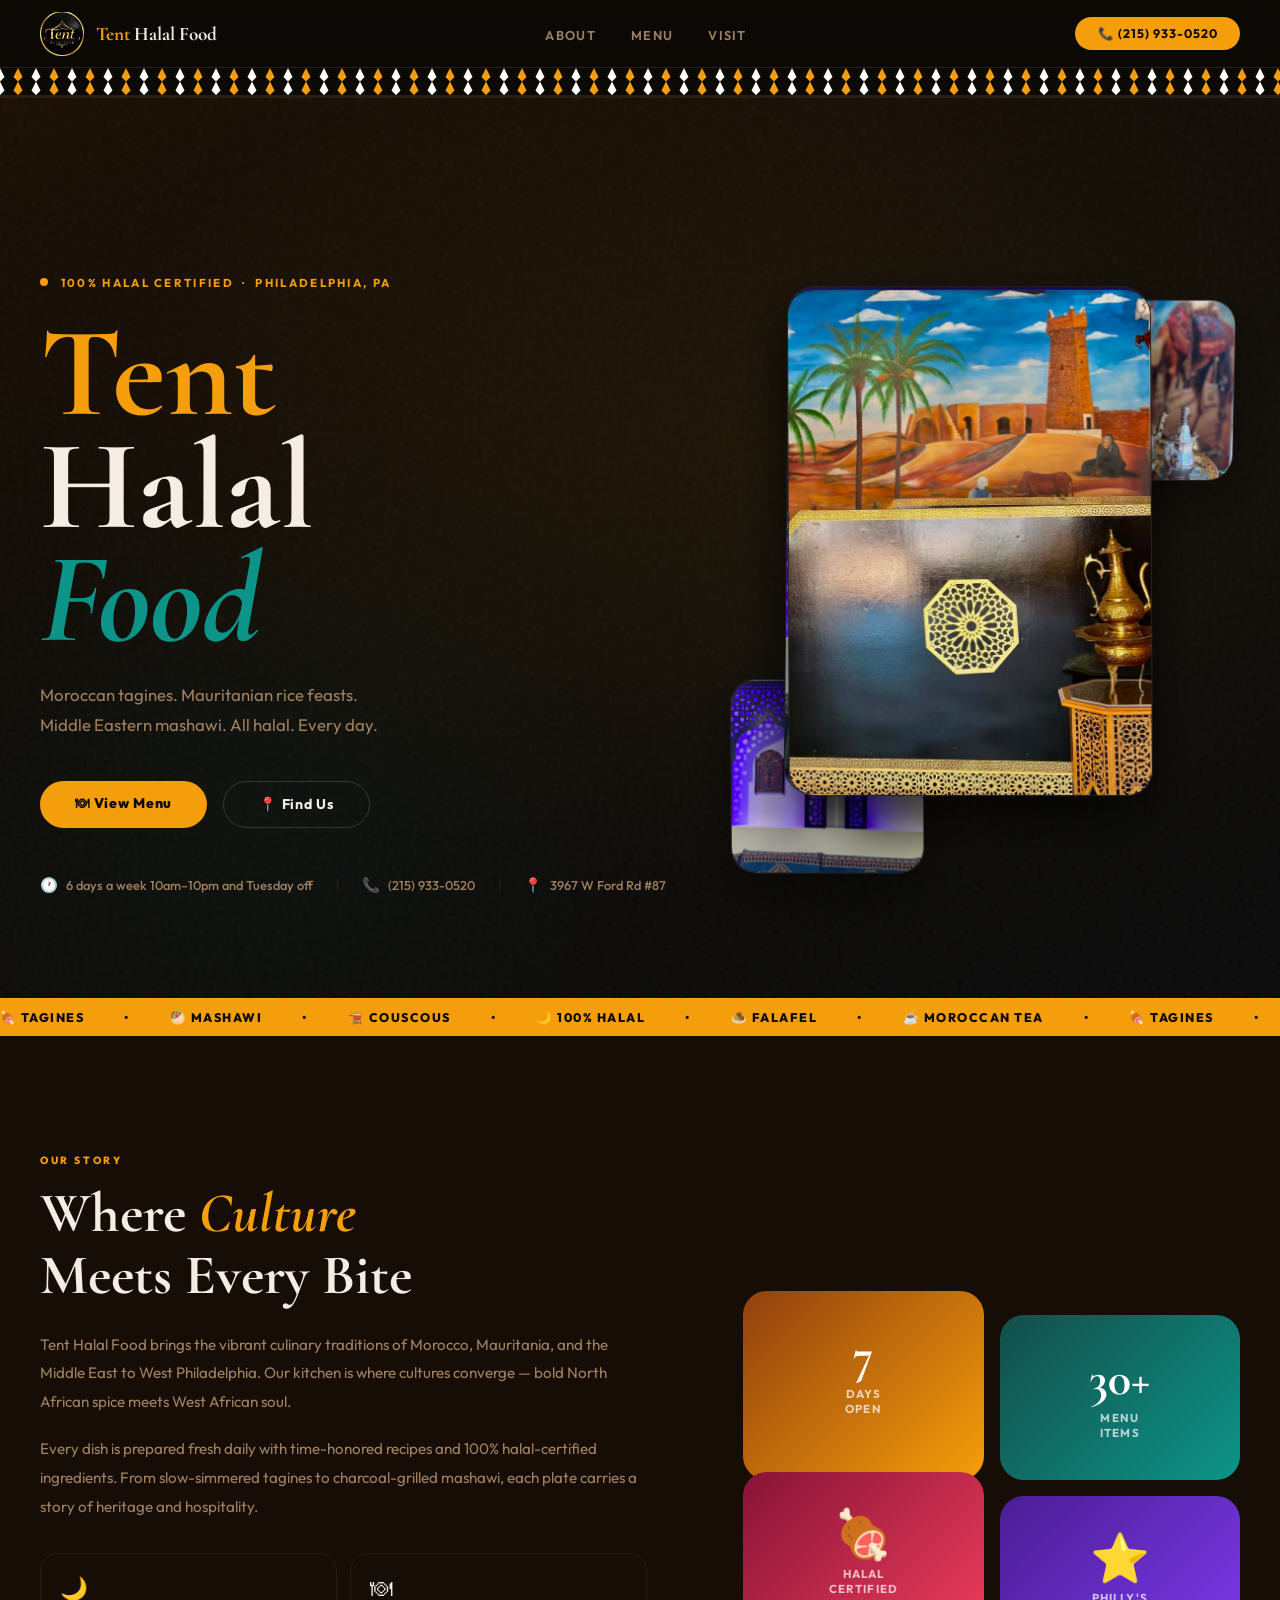
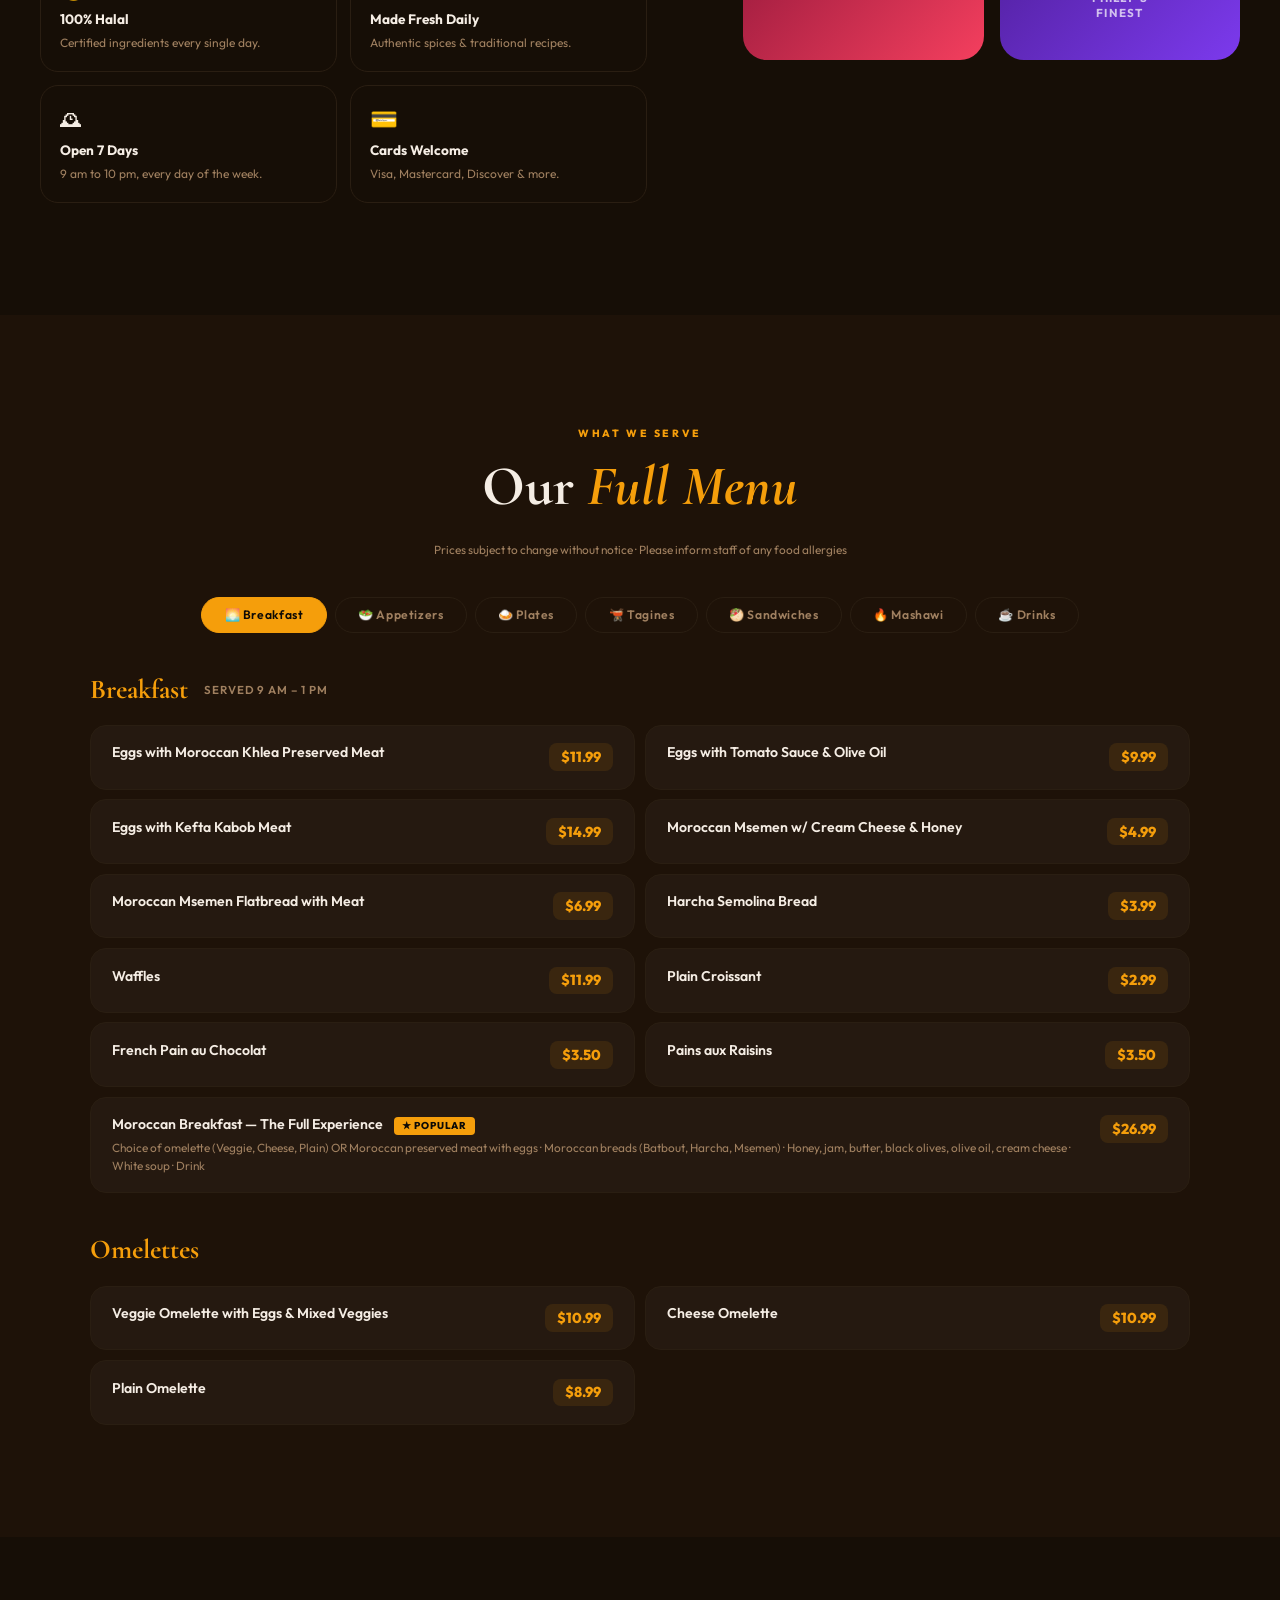
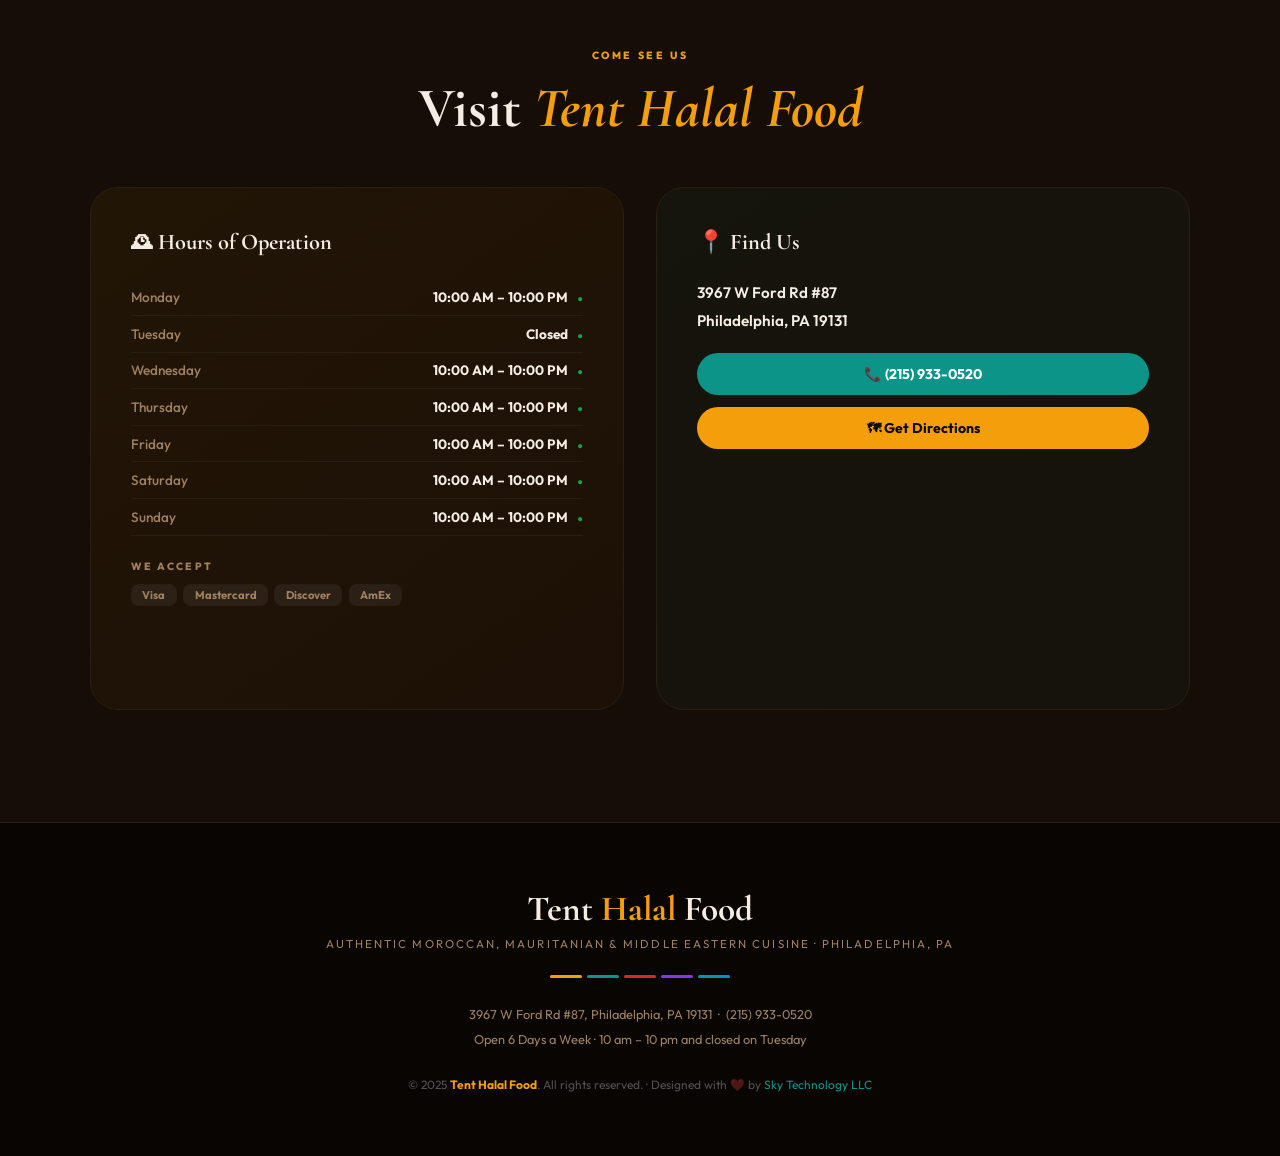
==== commit c4c91e9d: "b" ====
--- a/index.html
+++ b/index.html
@@ -18,8 +18,8 @@
   <meta name="geo.placename" content="Philadelphia" />
   <link href="https://fonts.googleapis.com/css2?family=Cormorant+Garamond:ital,wght@0,600;0,700;1,400;1,600&family=Outfit:wght@300;400;500;600;700;800&display=swap" rel="stylesheet" />
   <link rel="icon" type="image/png" sizes="16x16" href="./images/favicon-16x16.png" />
-<link rel="icon" type="image/png" sizes="32x32" href="./images/favicon-32x32.png" />
-<link rel="icon" type="image/png" sizes="48x48" href="./images/favicon-48x48.png" />
+  <link rel="icon" type="image/png" sizes="32x32" href="./images/favicon-32x32.png" />
+  <link rel="icon" type="image/png" sizes="48x48" href="./images/favicon-48x48.png" />
 
 <link rel="apple-touch-icon" sizes="180x180" href="./images/apple-touch-icon.png" />
 
@@ -104,7 +104,7 @@
       <a href="#visit" class="btn-ghost">📍 Find Us</a>
     </div>
     <div class="hero-meta">
-      <div class="hm-item"><span>🕐</span> Mon–Sun 9am–10pm</div>
+      <div class="hm-item"><span>🕐</span> 6 days a week 10am–10pm and Tuesday off</div>
       <div class="hm-div"></div>
       <div class="hm-item"><span>📞</span> (215) 933-0520</div>
       <div class="hm-div"></div>
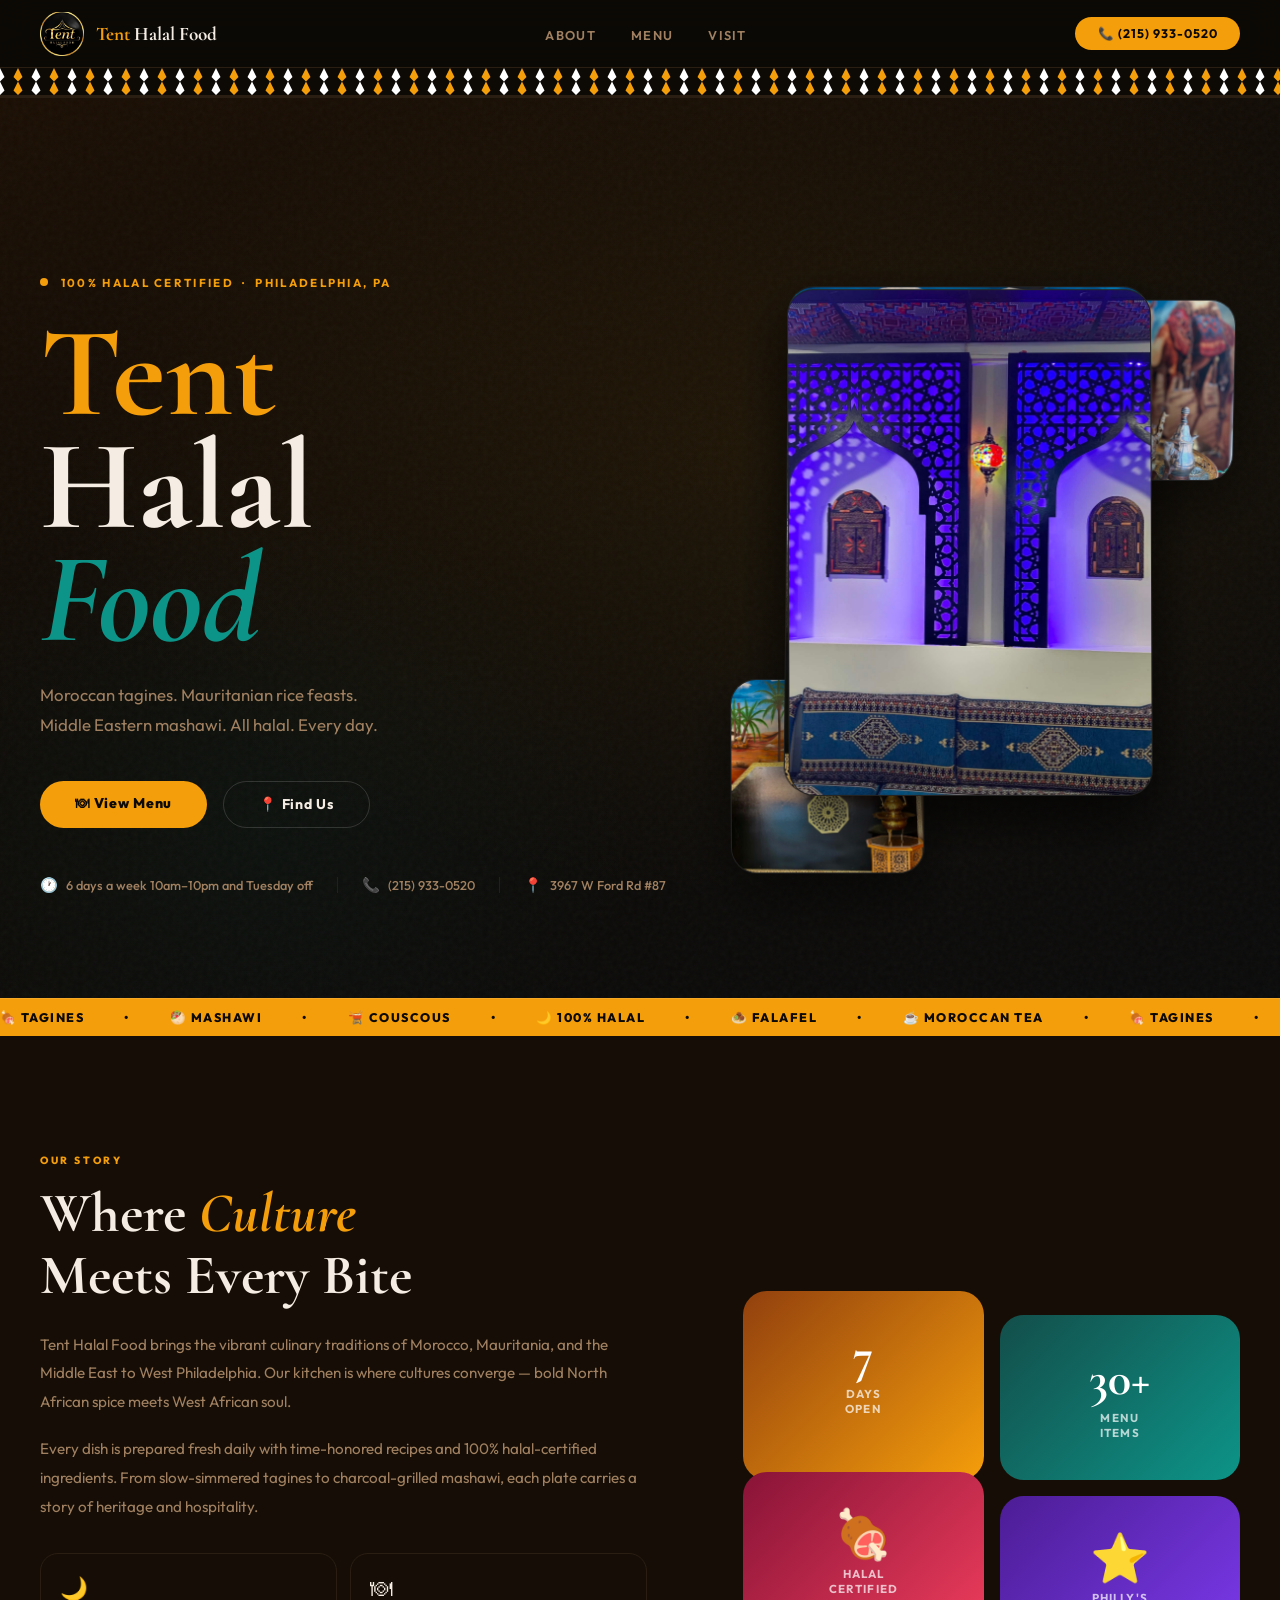
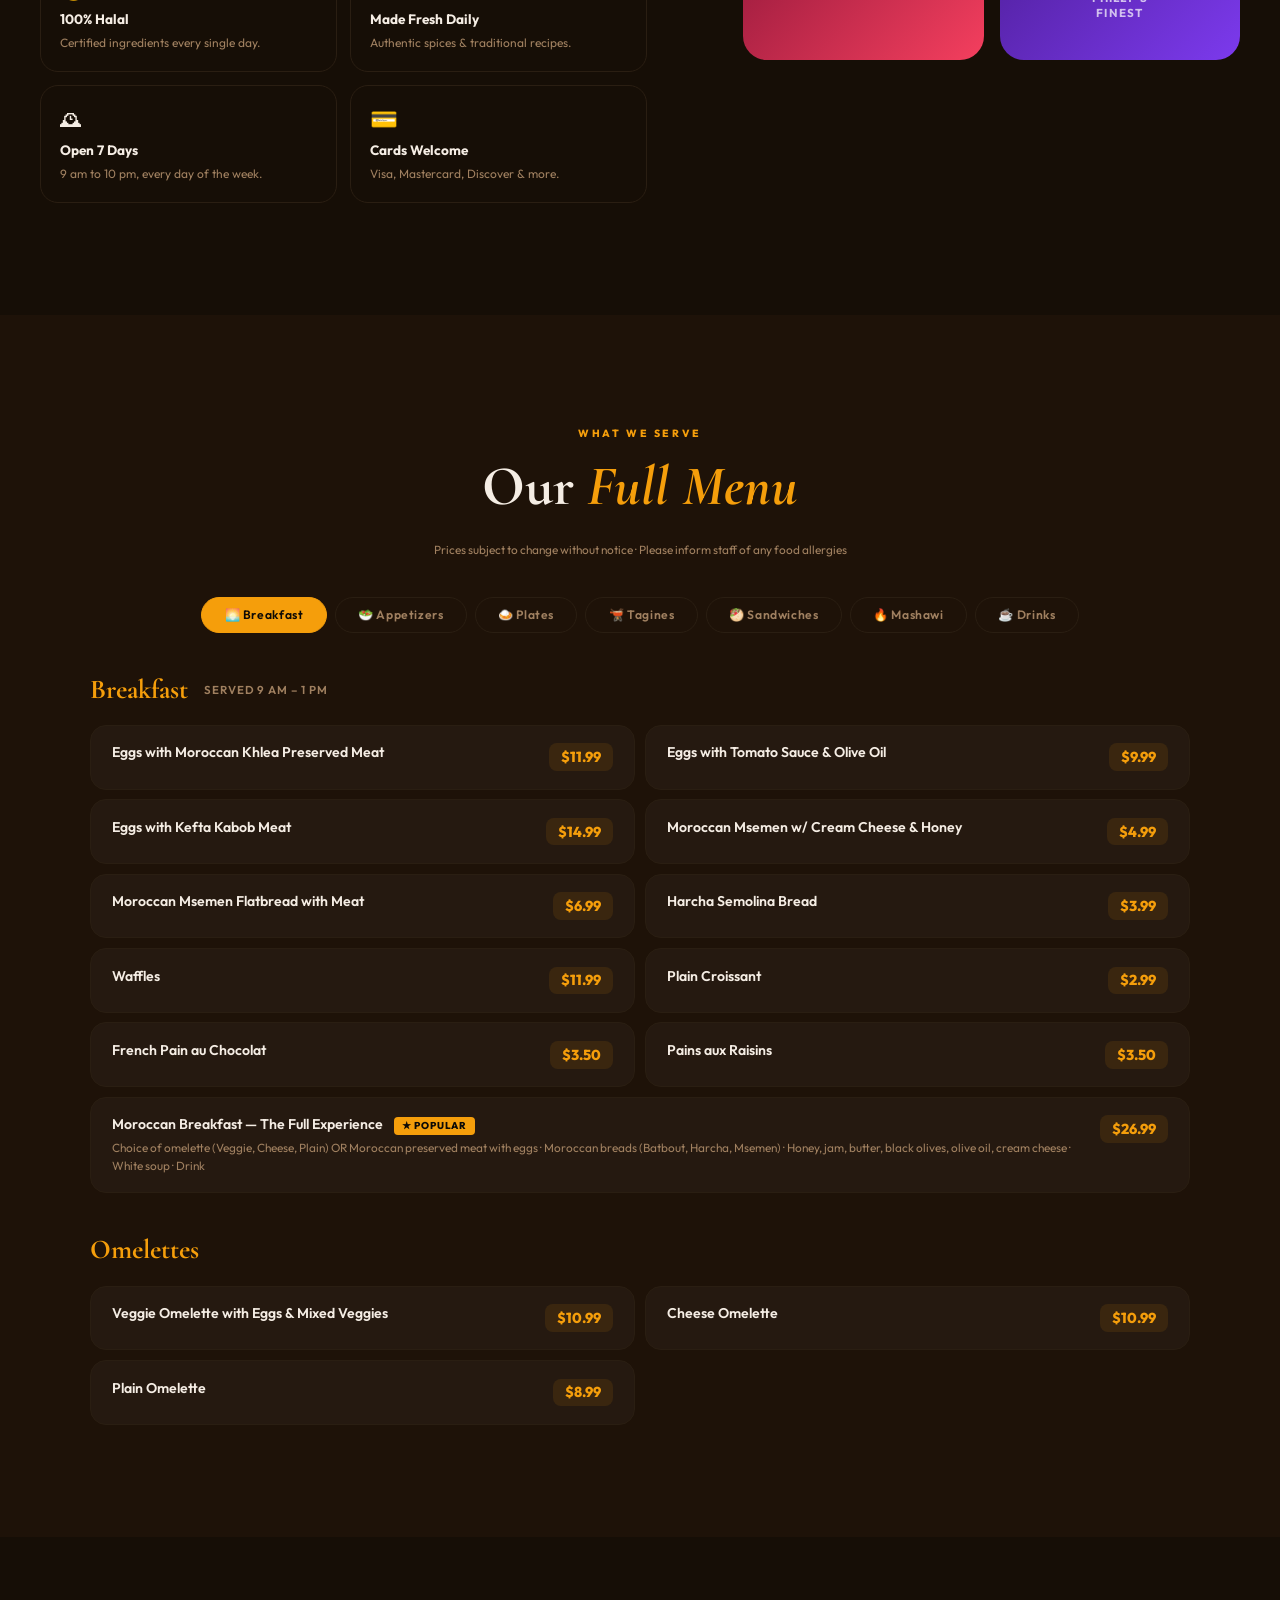
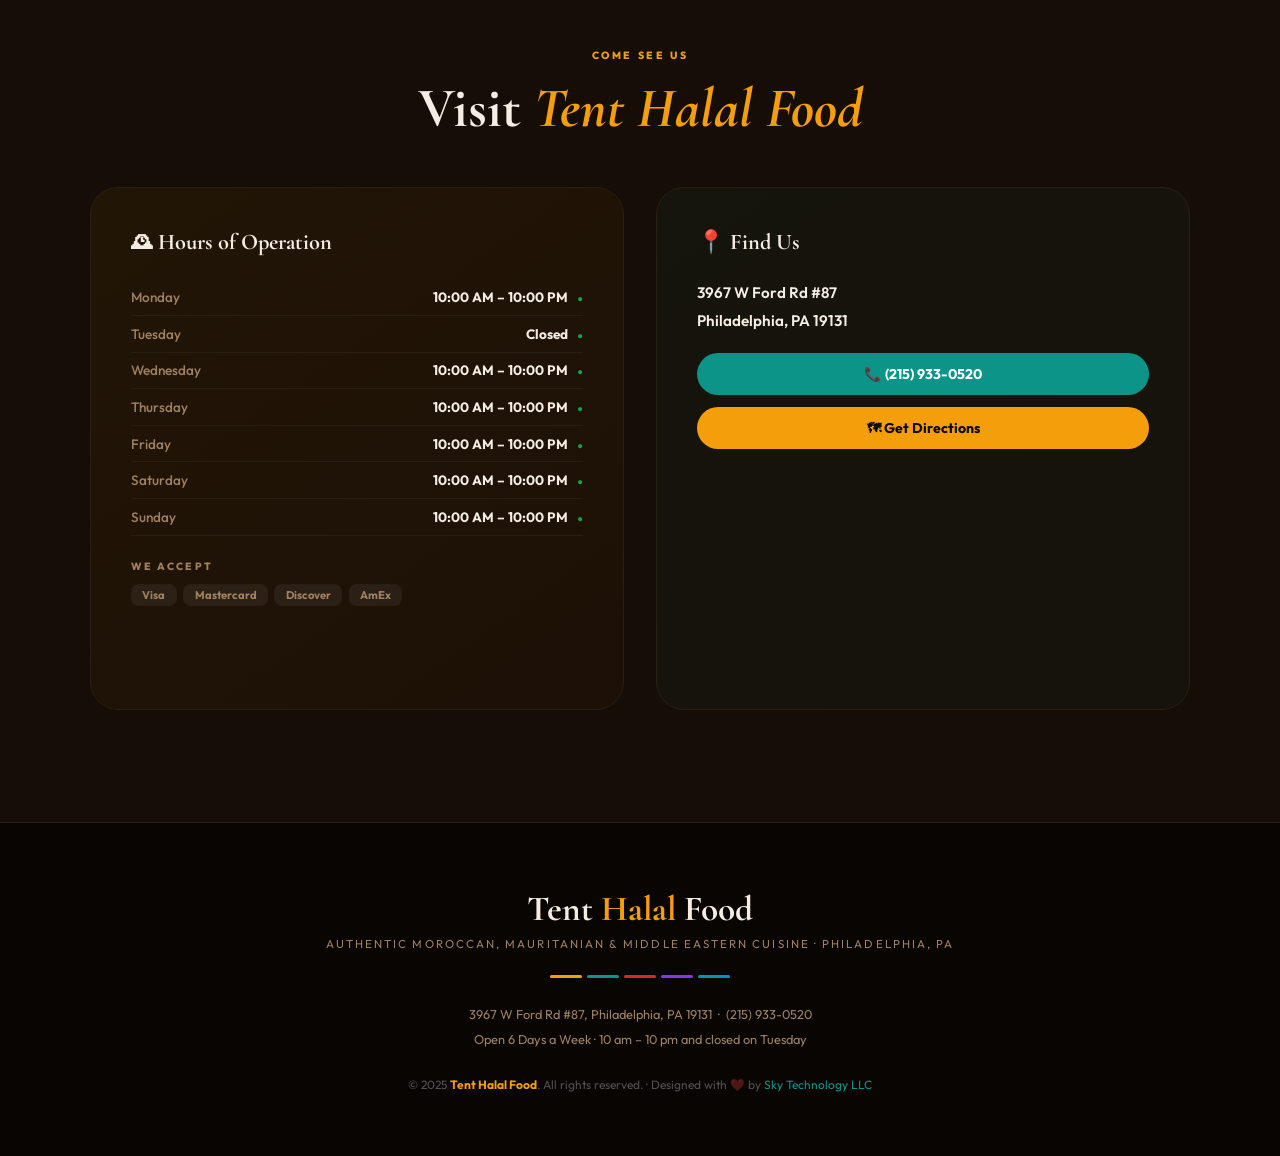
==== commit 4b5e400a: "c" ====
--- a/index.html
+++ b/index.html
@@ -8,12 +8,12 @@
   <meta name="keywords" content="Tent Halal Food, halal food Philadelphia, Moroccan restaurant Philadelphia, Mauritanian food, halal tagine, chicken over rice Philadelphia, halal cheesesteak, gyro platter" />
   <meta name="author" content="Sky Technology LLC" />
   <meta name="robots" content="index, follow" />
-  <link rel="canonical" href="https://www.halaltent.com/" />
+  <link rel="canonical" href="https://www.tenthalalfoodpa.com/" />
   <meta property="og:type" content="website" />
   <meta property="og:title" content="Tent Halal Food | Authentic Moroccan & Middle Eastern Cuisine · Philadelphia" />
   <meta property="og:description" content="Enjoy authentic tagines, mashawi, couscous, and fresh halal platters at Tent Halal Food in Philadelphia." />
-  <meta property="og:url" content="https://www.halaltent.com/" />
-  <meta property="og:image" content="https://www.halaltent.com/images/logo.png" />
+  <meta property="og:url" content="https://www.tenthalalfoodpa.com/" />
+  <meta property="og:image" content="https://www.tenthalalfoodpa.com/images/logo.png" />
   <meta name="geo.region" content="US-PA" />
   <meta name="geo.placename" content="Philadelphia" />
   <link href="https://fonts.googleapis.com/css2?family=Cormorant+Garamond:ital,wght@0,600;0,700;1,400;1,600&family=Outfit:wght@300;400;500;600;700;800&display=swap" rel="stylesheet" />
@@ -33,7 +33,7 @@
     "@context": "https://schema.org",
     "@type": "Restaurant",
     "name": "Tent Halal Food",
-    "url": "https://www.halaltent.com",
+    "url": "https://www.tenthalalfoodpa.com",
     "telephone": "+1-215-933-0520",
     "servesCuisine": ["Halal", "Moroccan", "Mauritanian", "Middle Eastern"],
     "priceRange": "$",
@@ -81,10 +81,10 @@
   <!-- 3D scroll gallery -->
   <div class="hero-gallery" id="heroGallery">
     <div class="gallery-track" id="galleryTrack">
-      <div class="gcard gc1"><img src="./images/1.JPG" alt="Halal Food Restaurant"></div>
-      <div class="gcard gc1"><img src="./images/2.JPG" alt="best food in the area"></div>
+      <div class="gcard gc1"><img src="./images/2.JPG" alt="Halal Food Restaurant"></div>
+      <div class="gcard gc1"><img src="./images/1.JPG" alt="best food in the area"></div>
       <div class="gcard gc3"><img src="./images/3.JPG" alt="Middle eastern food"></div>
-      <div class="gcard gc4"><img src="/images/1.JPG" alt="Tant Halal Food"></div>
+      <div class="gcard gc4"><img src="/images/2.JPG" alt="Tant Halal Food"></div>
        </div>
   </div>
 
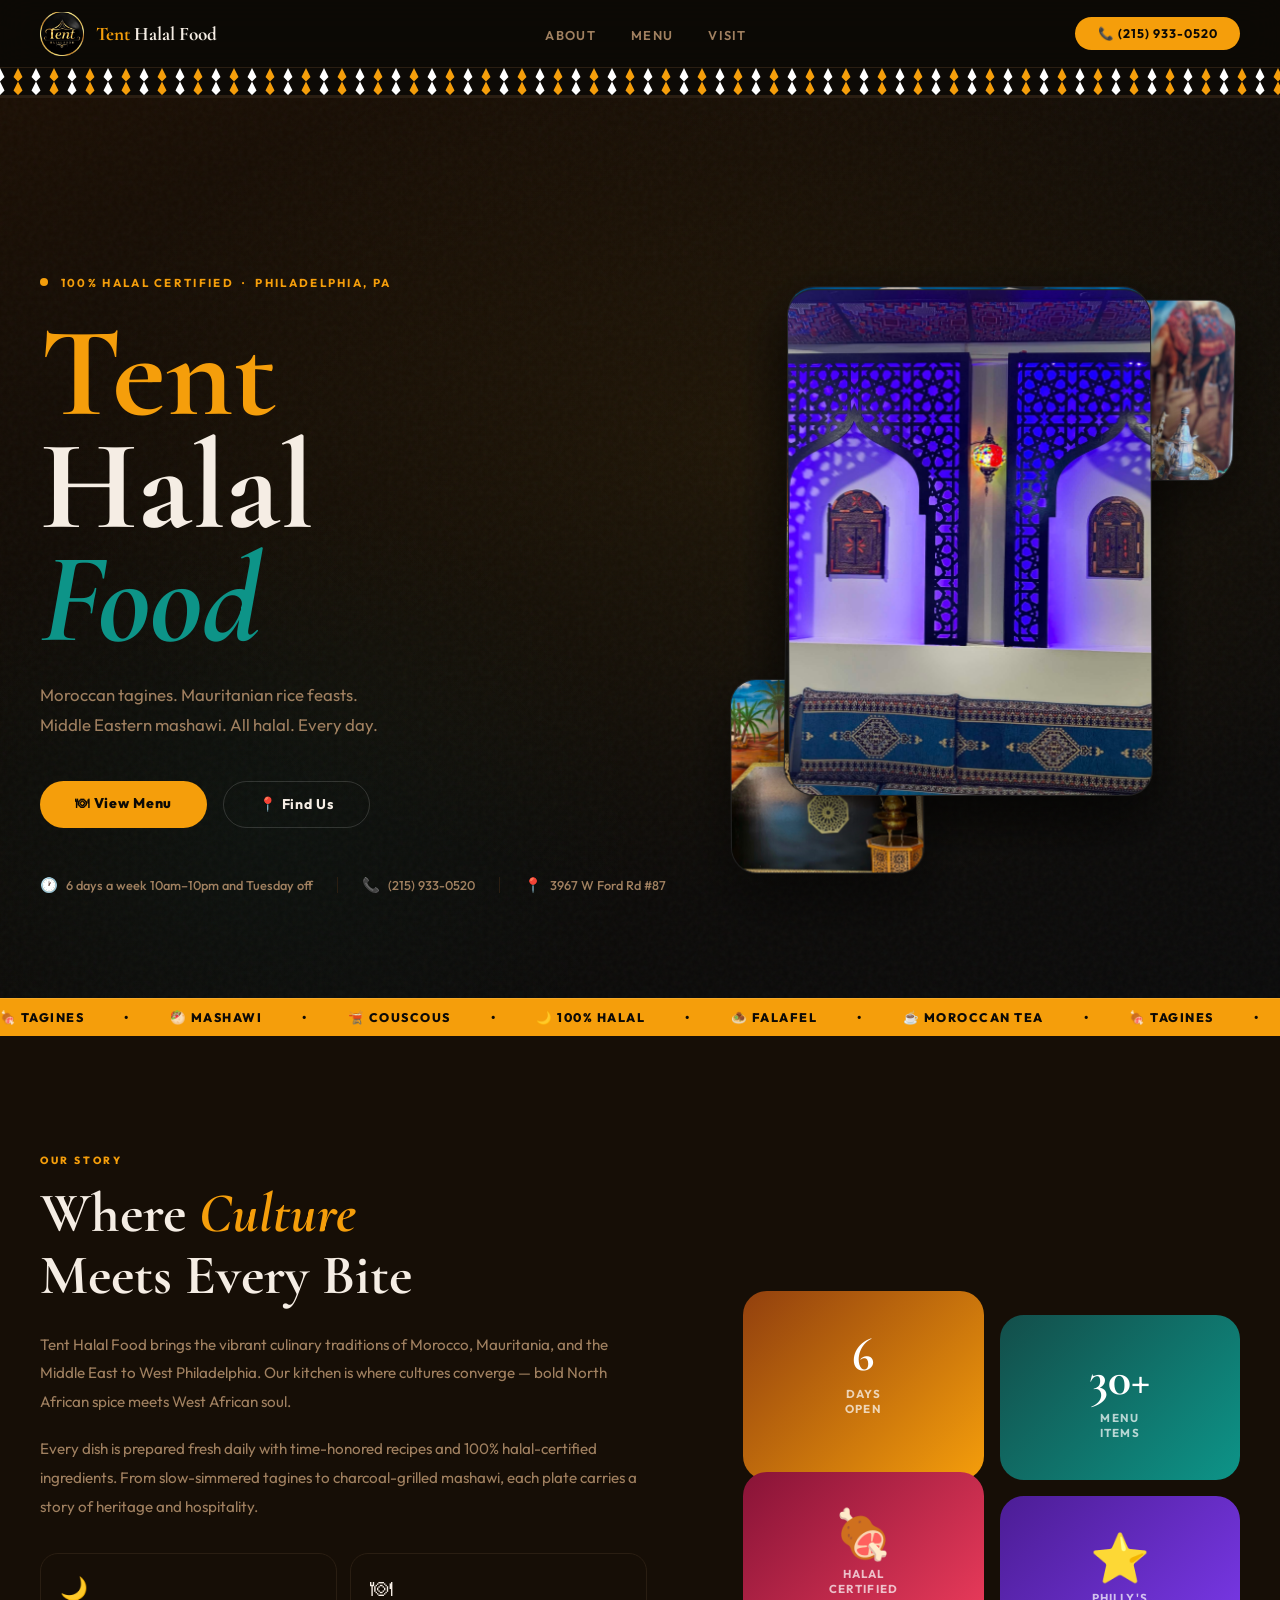
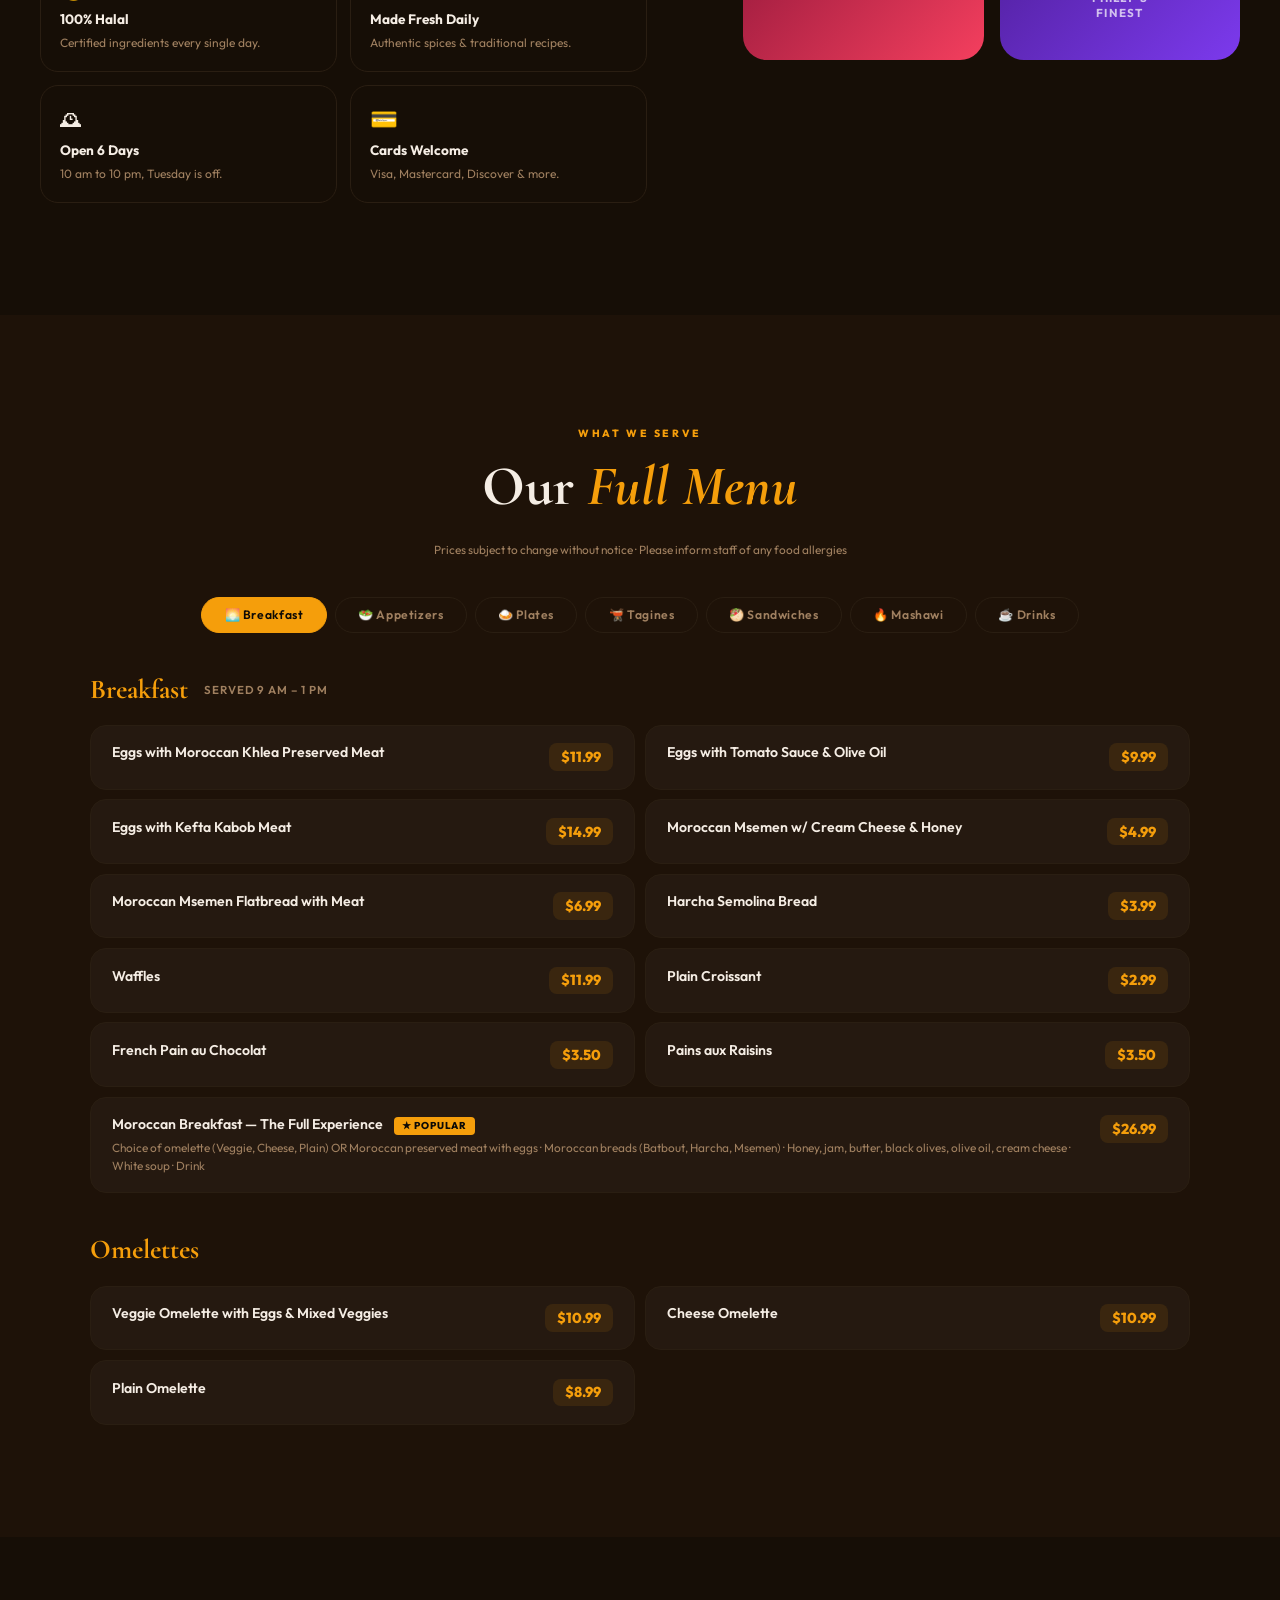
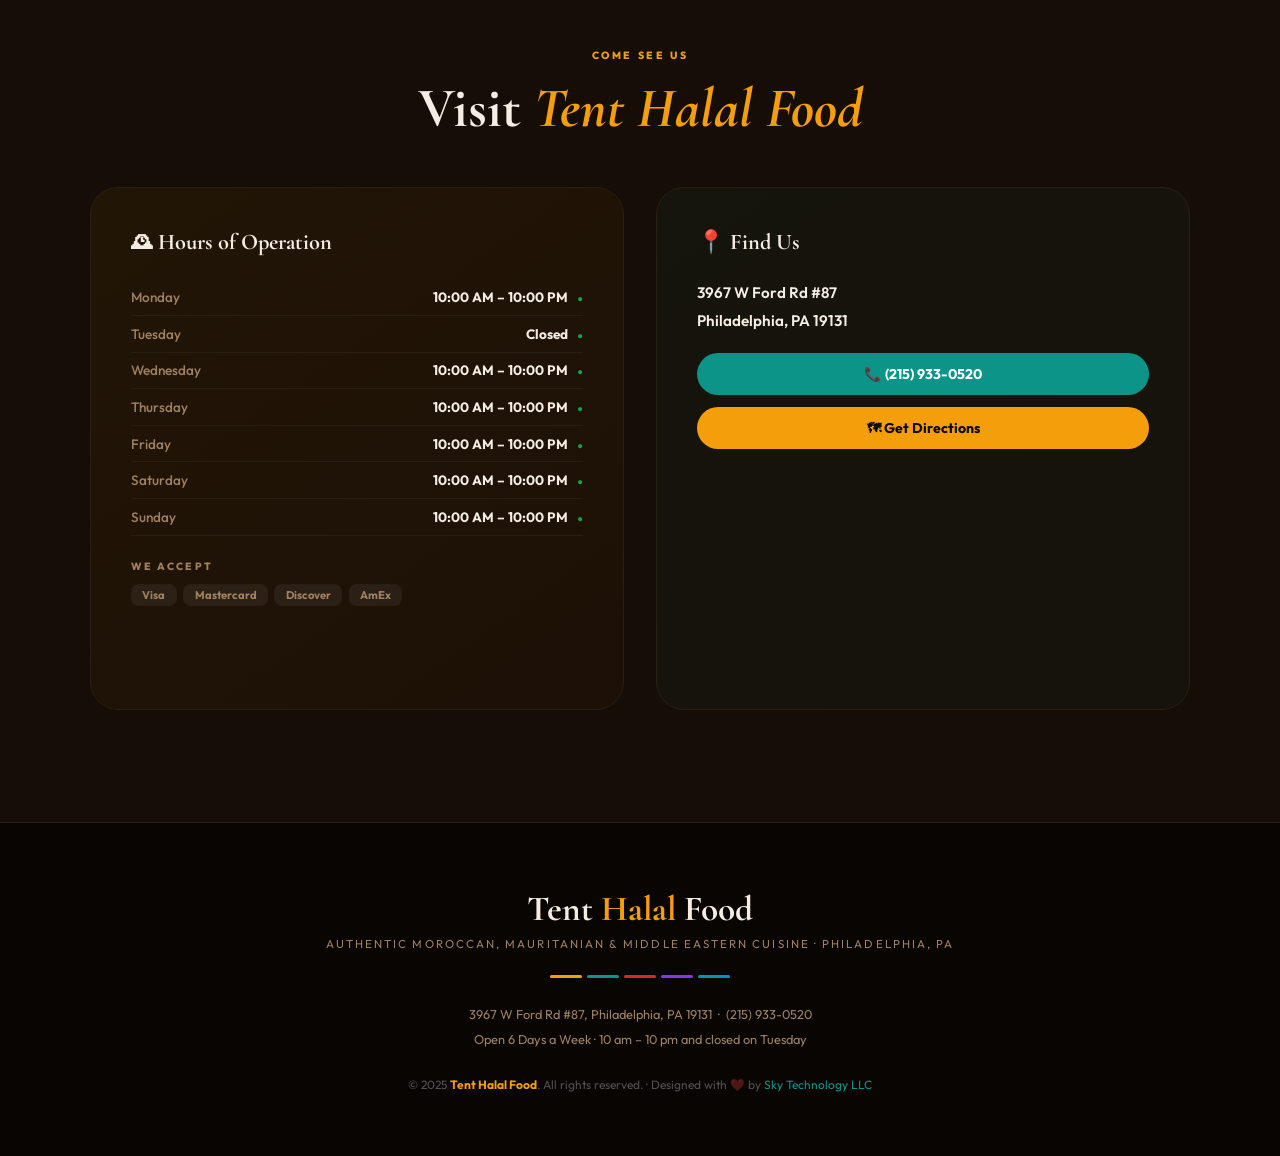
==== commit 05bdfe93: "f" ====
--- a/index.html
+++ b/index.html
@@ -142,12 +142,12 @@
       <div class="pillars">
         <div class="pillar p1"><div class="p-icon">🌙</div><strong>100% Halal</strong><span>Certified ingredients every single day.</span></div>
         <div class="pillar p2"><div class="p-icon">🍽</div><strong>Made Fresh Daily</strong><span>Authentic spices & traditional recipes.</span></div>
-        <div class="pillar p3"><div class="p-icon">🕰</div><strong>Open 7 Days</strong><span>9 am to 10 pm, every day of the week.</span></div>
+        <div class="pillar p3"><div class="p-icon">🕰</div><strong>Open 6 Days</strong><span>10 am to 10 pm, Tuesday is off.</span></div>
         <div class="pillar p4"><div class="p-icon">💳</div><strong>Cards Welcome</strong><span>Visa, Mastercard, Discover & more.</span></div>
       </div>
     </div>
     <div class="about-stats">
-      <div class="stat-card sc-amber"><div class="sc-num">7</div><div class="sc-lbl">Days<br>Open</div></div>
+      <div class="stat-card sc-amber"><div class="sc-num">6</div><div class="sc-lbl">Days<br>Open</div></div>
       <div class="stat-card sc-teal"><div class="sc-num">30+</div><div class="sc-lbl">Menu<br>Items</div></div>
       <div class="stat-card sc-rose"><div class="sc-num">🍖</div><div class="sc-lbl">Halal<br>Certified</div></div>
       <div class="stat-card sc-purple"><div class="sc-num">⭐</div><div class="sc-lbl">Philly's<br>Finest</div></div>
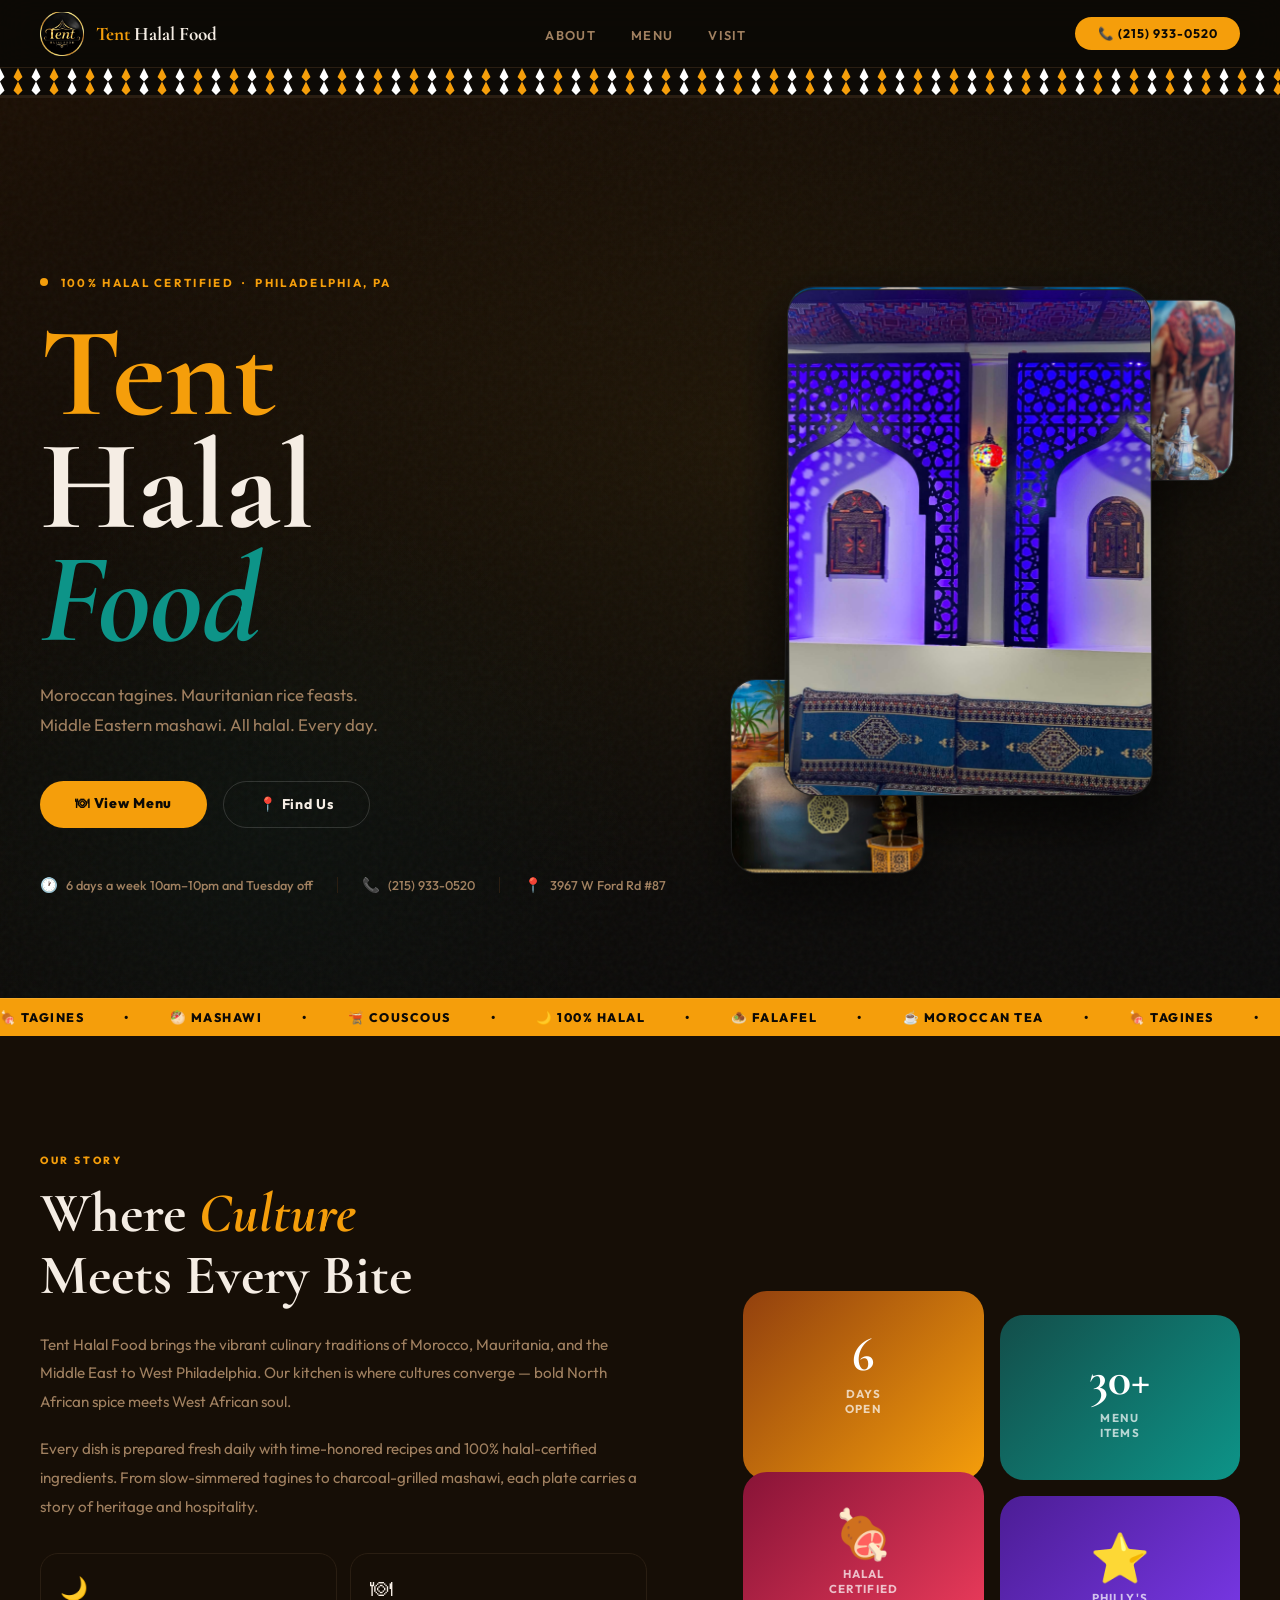
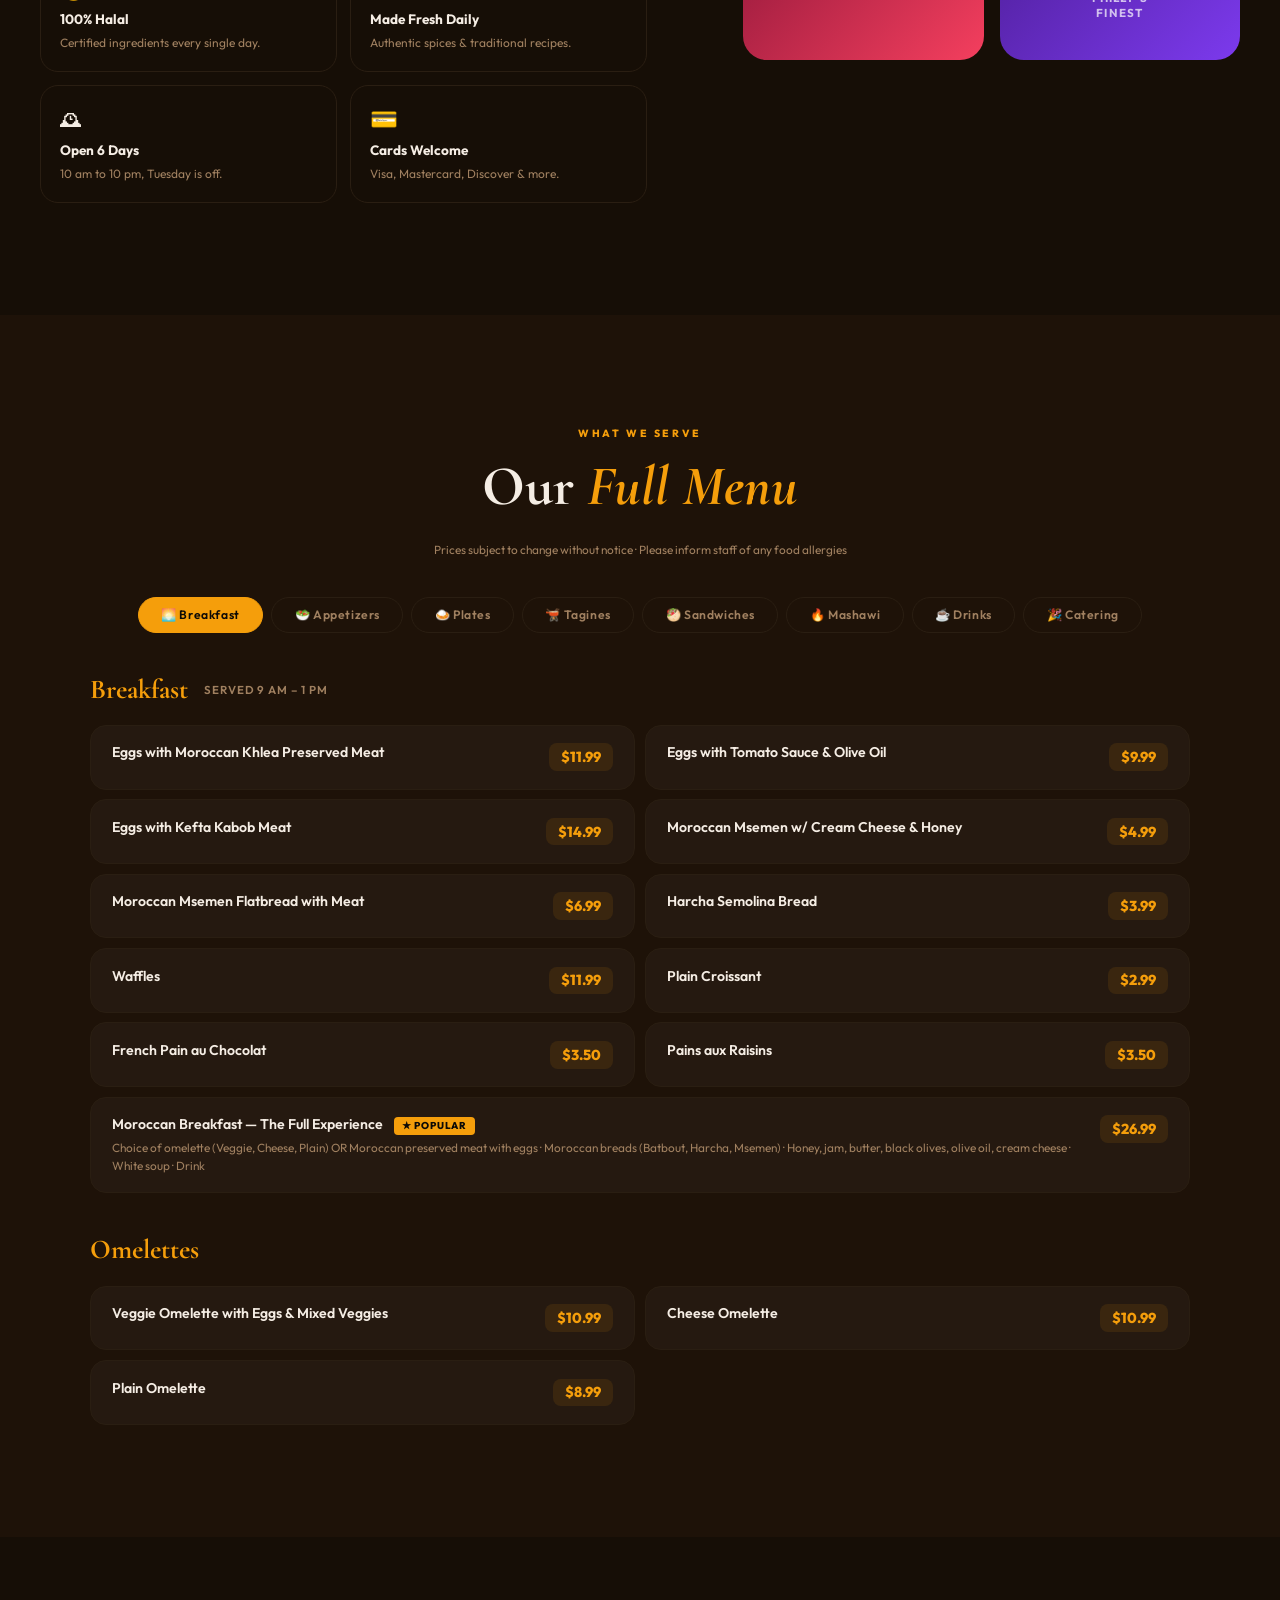
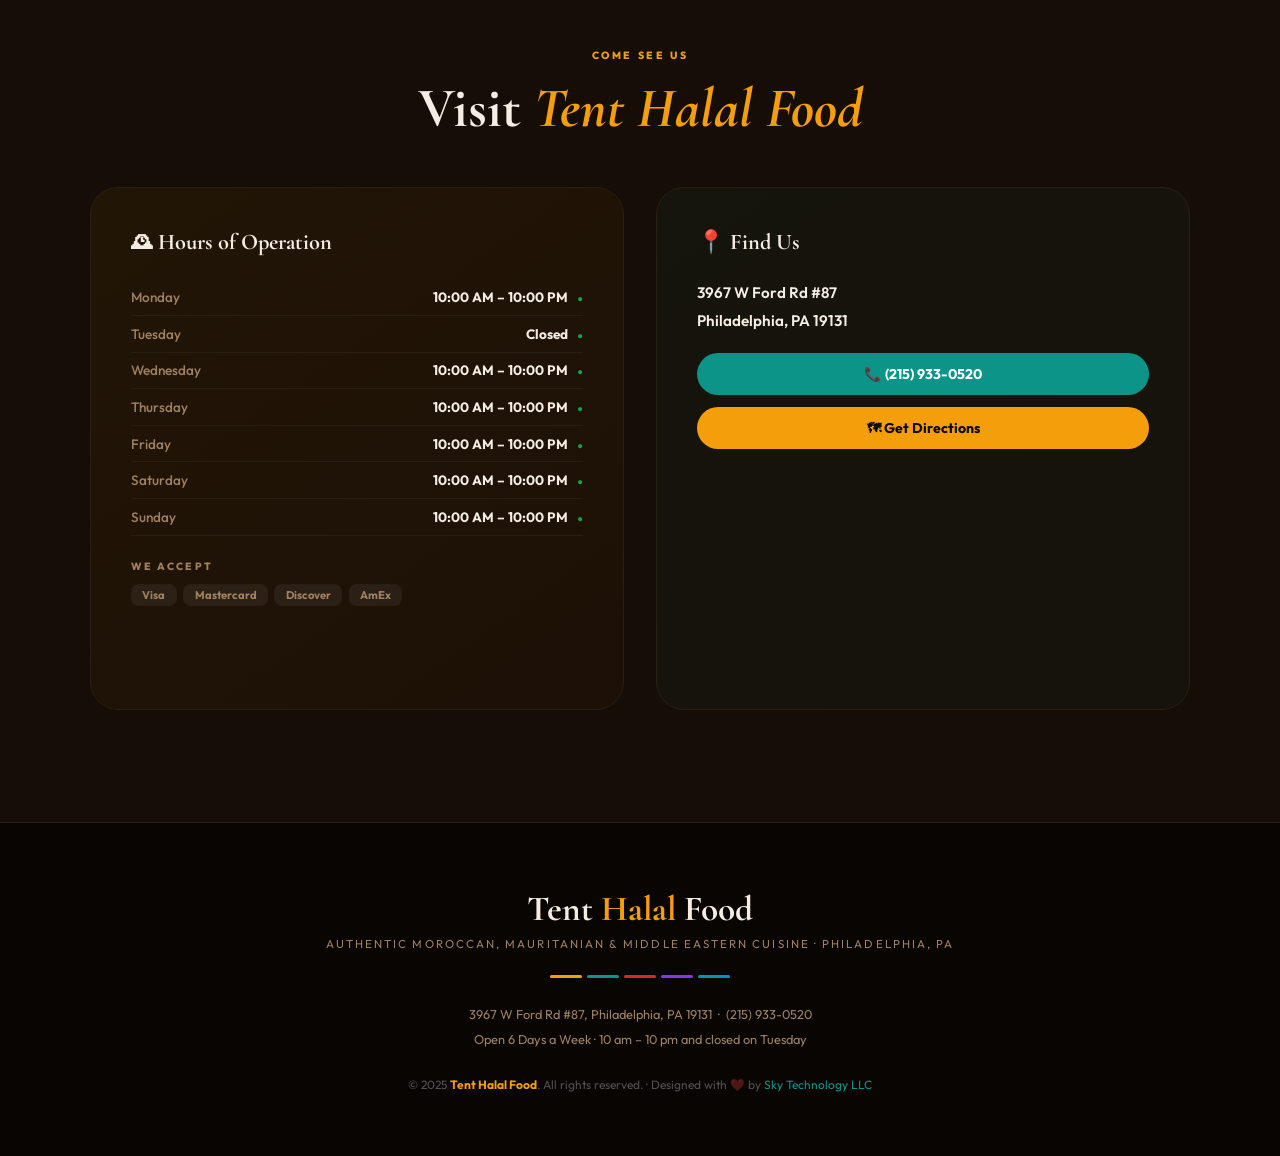
==== commit c021f9d9: "Update index.html" ====
--- a/index.html
+++ b/index.html
@@ -171,6 +171,7 @@
         <button class="tab" data-panel="sw">🥙 Sandwiches</button>
         <button class="tab" data-panel="mk">🔥 Mashawi</button>
         <button class="tab" data-panel="dr">☕ Drinks</button>
+        <button class="tab" data-panel="ct">🎉 Catering</button>
       </div>
     </div>
 
@@ -211,7 +212,7 @@
         <div class="mitem"><div class="mi-info"><div class="mi-name">Tabbouli Salad</div><div class="mi-desc">Parsley, tomatoes with yogurt, mint, garlic & olive oil</div></div><div class="mi-price">$7.99</div></div>
         <div class="mitem"><div class="mi-info"><div class="mi-name">Cucumber Yogurt</div><div class="mi-desc">Chopped cucumber with yogurt, mint, garlic & olive oil</div></div><div class="mi-price">$6.99</div></div>
         <div class="mitem"><div class="mi-info"><div class="mi-name">Kibbeh (5 pcs)</div><div class="mi-desc">Ground meat, bulgar wheat & spices</div></div><div class="mi-price">$14.99</div></div>
-        <div class="mitem"><div class="mi-info"><div class="mi-name">Vegetarian Combo</div><div class="mi-desc">Hummus, baba ghanouj, falafel, tabbouli & cucumber yogurt</div></div><div class="mi-price">$17.99</div></div>
+        <div class="mitem"><div class="mi-info"><div class="mi-name">Vegetarian Combo</div><div class="mi-desc">Hummus, baba ghanouj, falafel, tabbouli & cucumber yogurt</div></div><div class="mi-price">$19.99</div></div>
         <div class="mitem"><div class="mi-info"><div class="mi-name">Chicken Bastilla</div><div class="mi-desc">Chicken w/ almonds, parsley & onion in puff pastry, sprinkled with sugar & cinnamon</div></div><div class="mi-price">$15.99</div></div>
         <div class="mitem"><div class="mi-info"><div class="mi-name">Seafood Bastilla</div><div class="mi-desc">Spice marinated shrimp w/ vermicelli & cooked onion wrapped in puff pastry</div></div><div class="mi-price">$17.99</div></div>
         <div class="mitem"><div class="mi-info"><div class="mi-name">Garden Salad with Tuna</div></div><div class="mi-price">$10.99</div></div>
@@ -219,7 +220,7 @@
       <div class="cat-title" style="margin-top:2.5rem">Soups</div>
       <div class="items-grid">
         <div class="mitem"><div class="mi-info"><div class="mi-name">Lentil Soup</div></div><div class="mi-price">$6.95</div></div>
-        <div class="mitem"><div class="mi-info"><div class="mi-name">Harira (Moroccan Soup)</div><div class="mi-desc">Onion, lentils, ginger, stew meat, garbanzo beans, tomatoes & spices</div></div><div class="mi-price">$6.85</div></div>
+        <div class="mitem"><div class="mi-info"><div class="mi-name">Harira (Moroccan Soup)</div><div class="mi-desc">Onion, lentils, ginger, stew meat, garbanzo beans, tomatoes & spices</div></div><div class="mi-price">$8.99</div></div>
       </div>
     </div>
 
@@ -230,13 +231,11 @@
         <div class="mitem"><div class="mi-info"><div class="mi-name">Chicken Shawarma w/ Rice & Fries</div></div><div class="mi-price">$15.99</div></div>
         <div class="mitem"><div class="mi-info"><div class="mi-name">Beef Shawarma w/ Rice & Fries</div></div><div class="mi-price">$16.99</div></div>
         <div class="mitem"><div class="mi-info"><div class="mi-name">Beef & Chicken Shawarma w/ Rice & Fries</div></div><div class="mi-price">$17.99</div></div>
-        <div class="mitem"><div class="mi-info"><div class="mi-name">Mauritanian Chicken Over Rice <span class="badge-popular">★ Popular</span></div></div><div class="mi-price">$19.99</div></div>
-        <div class="mitem"><div class="mi-info"><div class="mi-name">Maafe Over Rice</div><div class="mi-desc">Peanut stew with peanuts and tomato sauce</div></div><div class="mi-price">$19.99</div></div>
-        <div class="mitem"><div class="mi-info"><div class="mi-name">Yassa / Rice</div></div><div class="mi-price">$19.99</div></div>
-        <div class="mitem"><div class="mi-info"><div class="mi-name">Mauritanian Fish Over Rice</div><div class="mi-desc">Fish over rice with mixed veggies and African spices</div></div><div class="mi-price">$18.99</div></div>
-        <div class="mitem"><div class="mi-info"><div class="mi-name">King Fish w/ Fries and Salad</div></div><div class="mi-price">$19.99</div></div>
-        <div class="mitem"><div class="mi-info"><div class="mi-name">Mauritanian Lamb Over Rice</div><div class="mi-desc">Lamb over rice with mixed veggies and African spices</div></div><div class="mi-price">$19.99</div></div>
-        <div class="mitem"><div class="mi-info"><div class="mi-name">Mega Plate</div><div class="mi-desc">Chicken, beef, fries topped with cheese sauce</div></div><div class="mi-price">$14.99</div></div>
+        <div class="mitem"><div class="mi-info"><div class="mi-name">Mauritanian Chicken Over Rice <span class="badge-popular">★ Popular</span></div><div class="mi-desc">Chicken over rice with mixed veggies and African spices</div></div><div class="mi-price">$20.99</div></div>
+        <div class="mitem"><div class="mi-info"><div class="mi-name">Maafe Over Rice</div><div class="mi-desc">Peanut stew with peanuts and tomato sauce</div></div><div class="mi-price">$21.99</div></div>
+        <div class="mitem"><div class="mi-info"><div class="mi-name">Yassa Tender Chicken Over Rice</div><div class="mi-desc">Chicken with caramelized onions, bell peppers, and citrus</div></div><div class="mi-price">$21.99</div></div>
+        <div class="mitem"><div class="mi-info"><div class="mi-name">Mauritanian Fish Over Rice</div><div class="mi-desc">Fish over rice with mixed veggies and African spices</div></div><div class="mi-price">$21.99</div></div>
+        <div class="mitem"><div class="mi-info"><div class="mi-name">Mauritanian Lamb Over Rice</div><div class="mi-desc">Lamb over rice with mixed veggies and African spices</div></div><div class="mi-price">$21.99</div></div>
       </div>
     </div>
 
@@ -265,15 +264,10 @@
         <div class="mitem"><div class="mi-info"><div class="mi-name">Philly Cheese Steak</div></div><div class="mi-price">$11.99</div></div>
         <div class="mitem"><div class="mi-info"><div class="mi-name">Chicken Shawarma</div></div><div class="mi-price">$11.99</div></div>
         <div class="mitem"><div class="mi-info"><div class="mi-name">Beef Shawarma</div></div><div class="mi-price">$12.99</div></div>
-        <div class="mitem"><div class="mi-info"><div class="mi-name">Kefta</div></div><div class="mi-price">$11.99</div></div>
-        <div class="mitem"><div class="mi-info"><div class="mi-name">Chicken & Beef Shawarma</div></div><div class="mi-price">$13.99</div></div>
-        <div class="mitem"><div class="mi-info"><div class="mi-name">Kibbeh</div></div><div class="mi-price">$9.99</div></div>
-        <div class="mitem"><div class="mi-info"><div class="mi-name">Fajitas</div></div><div class="mi-price">$12.99</div></div>
-        <div class="mitem"><div class="mi-info"><div class="mi-name">Moroccan Tacos</div></div><div class="mi-price">$12.99</div></div>
-        <div class="mitem"><div class="mi-info"><div class="mi-name">Beef Kabab Roll</div><div class="mi-desc">Tortilla, chicken, cheese, french fries with sauce, served over hummus</div></div><div class="mi-price">$7.99</div></div>
+        <div class="mitem"><div class="mi-info"><div class="mi-name">Chicken & Beef Shawarma</div></div><div class="mi-price">$14.99</div></div>
+        <div class="mitem"><div class="mi-info"><div class="mi-name">Moroccan Tacos</div></div><div class="mi-price">$11.99</div></div>
         <div class="mitem"><div class="mi-info"><div class="mi-name">Cheeseburger Tacos</div><div class="mi-desc">Tortilla, chicken, beef, cheese, french fries with sauce</div></div><div class="mi-price">$12.99</div></div>
         <div class="mitem"><div class="mi-info"><div class="mi-name">Falafel</div></div><div class="mi-price">$8.99</div></div>
-        <div class="mitem"><div class="mi-info"><div class="mi-name">Falafel Burger</div></div><div class="mi-price">$8.99</div></div>
       </div>
     </div>
 
@@ -282,21 +276,18 @@
       <div class="cat-title">Mashawi — Chicken <span class="cat-note">Charcoal grilled · served w/ rice, fries, veggies & sauce</span></div>
       <div class="items-grid">
         <div class="mitem"><div class="mi-info"><div class="mi-name">Whole Chicken Only</div></div><div class="mi-price">$19.99</div></div>
-        <div class="mitem"><div class="mi-info"><div class="mi-name">3 Dark Chicken Pieces</div></div><div class="mi-price">$15.99</div></div>
         <div class="mitem"><div class="mi-info"><div class="mi-name">½ Chicken</div></div><div class="mi-price">$18.99</div></div>
         <div class="mitem"><div class="mi-info"><div class="mi-name">Whole Chicken</div></div><div class="mi-price">$29.99</div></div>
-        <div class="mitem wide"><div class="mi-info"><div class="mi-name">Family Size — 2 Whole Chickens <span class="badge-popular">★ Best Value</span></div></div><div class="mi-price">$59.99</div></div>
       </div>
       <div class="cat-title" style="margin-top:2.5rem">Kabab Skewers <span class="cat-note">Charcoal grilled · served w/ rice, hummus, pita, cucumber & salad</span></div>
       <div class="items-grid">
         <div class="mitem"><div class="mi-info"><div class="mi-name">Mauritanian Grilled Lamb</div><div class="mi-desc">With onions, served with bread only</div></div><div class="mi-price">$25.99</div></div>
-        <div class="mitem"><div class="mi-info"><div class="mi-name">2 Lamb Skewers</div></div><div class="mi-price">$19.99</div></div>
-        <div class="mitem"><div class="mi-info"><div class="mi-name">2 Chicken Skewers</div></div><div class="mi-price">$18.99</div></div>
-        <div class="mitem"><div class="mi-info"><div class="mi-name">2 Kefta Skewers</div></div><div class="mi-price">$18.99</div></div>
-        <div class="mitem"><div class="mi-info"><div class="mi-name">Mixed 3 Skewers — Kefta, Lamb & Chicken</div></div><div class="mi-price">$24.99</div></div>
-        <div class="mitem"><div class="mi-info"><div class="mi-name">3 Grilled Lamb Chops</div></div><div class="mi-price">$19.99</div></div>
-        <div class="mitem"><div class="mi-info"><div class="mi-name">Small Family Mix — 6 Skewers Combo</div></div><div class="mi-price">$29.99</div></div>
-        <div class="mitem wide"><div class="mi-info"><div class="mi-name">Large Family Mix — 12 Skewers Combo <span class="badge-popular">★ Best Value</span></div><div class="mi-desc">Chicken (3) / Lamb (3) / Kefta (3) / Lamb Chops (3)</div></div><div class="mi-price">$76.99</div></div>
+        <div class="mitem"><div class="mi-info"><div class="mi-name">2 Lamb Skewers</div></div><div class="mi-price">$23.99</div></div>
+        <div class="mitem"><div class="mi-info"><div class="mi-name">2 Chicken Skewers</div></div><div class="mi-price">$21.99</div></div>
+        <div class="mitem"><div class="mi-info"><div class="mi-name">2 Kefta Skewers</div></div><div class="mi-price">$21.99</div></div>
+        <div class="mitem"><div class="mi-info"><div class="mi-name">Mixed 3 Skewers — Kefta, Lamb & Chicken</div></div><div class="mi-price">$28.99</div></div>
+        <div class="mitem"><div class="mi-info"><div class="mi-name">3 Grilled Lamb Chops</div></div><div class="mi-price">$21.99</div></div>
+        <div class="mitem wide"><div class="mi-info"><div class="mi-name">Large Family Mix — 12 Skewers Combo <span class="badge-popular">★ Best Value</span></div><div class="mi-desc">Chicken (3) / Lamb (3) / Kefta (3) / Lamb Chops (3)</div></div><div class="mi-price">$95.99</div></div>
       </div>
     </div>
 
@@ -307,18 +298,18 @@
         <div class="mitem"><div class="mi-info"><div class="mi-name">Espresso</div></div><div class="mi-price">$3.50</div></div>
         <div class="mitem"><div class="mi-info"><div class="mi-name">Americano</div></div><div class="mi-price">$2.99</div></div>
         <div class="mitem"><div class="mi-info"><div class="mi-name">Spanish Latte</div></div><div class="mi-price">$3.50</div></div>
-        <div class="mitem"><div class="mi-info"><div class="mi-name">Latte</div></div><div class="mi-price">$3.50</div></div>
+        <div class="mitem"><div class="mi-info"><div class="mi-name">Latte</div></div><div class="mi-price">$4.00</div></div>
         <div class="mitem"><div class="mi-info"><div class="mi-name">Mocha</div></div><div class="mi-price">$4.00</div></div>
         <div class="mitem"><div class="mi-info"><div class="mi-name">Cappuccino</div></div><div class="mi-price">$3.50</div></div>
-        <div class="mitem"><div class="mi-info"><div class="mi-name">Mauritanian Tea</div></div><div class="mi-price">$3.00</div></div>
-        <div class="mitem"><div class="mi-info"><div class="mi-name">Moroccan Tea</div></div><div class="mi-price">$2.00</div></div>
+        <div class="mitem"><div class="mi-info"><div class="mi-name">Mauritanian Tea</div></div><div class="mi-price">$7.00</div></div>
+        <div class="mitem"><div class="mi-info"><div class="mi-name">Moroccan Tea</div></div><div class="mi-price">$7.00</div></div>
       </div>
       <div class="cat-title" style="margin-top:2.5rem">Cold Drinks</div>
       <div class="items-grid">
-        <div class="mitem"><div class="mi-info"><div class="mi-name">Mauritanian Zig</div></div><div class="mi-price">$3.50</div></div>
-        <div class="mitem"><div class="mi-info"><div class="mi-name">Lemon with Mint</div></div><div class="mi-price">$3.50</div></div>
+        <div class="mitem"><div class="mi-info"><div class="mi-name">Mauritanian Zig</div></div><div class="mi-price">$4.00</div></div>
+        <div class="mitem"><div class="mi-info"><div class="mi-name">Lemon with Mint</div></div><div class="mi-price">$4.00</div></div>
         <div class="mitem"><div class="mi-info"><div class="mi-name">Iced Spanish Latte</div></div><div class="mi-price">$4.50</div></div>
-        <div class="mitem"><div class="mi-info"><div class="mi-name">Iced Latte</div></div><div class="mi-price">$4.00</div></div>
+        <div class="mitem"><div class="mi-info"><div class="mi-name">Iced Caramel Latte</div></div><div class="mi-price">$4.50</div></div>
         <div class="mitem"><div class="mi-info"><div class="mi-name">Hibiscus</div></div><div class="mi-price">$4.00</div></div>
         <div class="mitem"><div class="mi-info"><div class="mi-name">Baobab</div></div><div class="mi-price">$4.00</div></div>
         <div class="mitem"><div class="mi-info"><div class="mi-name">Matcha</div></div><div class="mi-price">$4.50</div></div>
@@ -327,10 +318,55 @@
       <div class="cat-title" style="margin-top:2.5rem">Desserts</div>
       <div class="items-grid">
         <div class="mitem"><div class="mi-info"><div class="mi-name">Basboussa</div></div><div class="mi-price">$3.99</div></div>
-        <div class="mitem"><div class="mi-info"><div class="mi-name">Baklava (4 pcs)</div></div><div class="mi-price">$4.99</div></div>
+        <div class="mitem"><div class="mi-info"><div class="mi-name">Baklava (2 pcs)</div></div><div class="mi-price">$4.99</div></div>
         <div class="mitem"><div class="mi-info"><div class="mi-name">Moroccan Mix Sweets (3 pcs)</div></div><div class="mi-price">$4.99</div></div>
         <div class="mitem"><div class="mi-info"><div class="mi-name">Mille-Feuille</div></div><div class="mi-price">$7.99</div></div>
         <div class="mitem"><div class="mi-info"><div class="mi-name">Tiramisu</div></div><div class="mi-price">$7.99</div></div>
+      </div>
+    </div>
+
+    <!-- CATERING -->
+    <div class="panel" id="pan-ct">
+      <div class="cat-title">Half Trays</div>
+      <div class="items-grid">
+        <div class="mitem"><div class="mi-info"><div class="mi-name">Falafel (40 pcs)</div></div><div class="mi-price">$25.99</div></div>
+        <div class="mitem"><div class="mi-info"><div class="mi-name">Hummus</div></div><div class="mi-price">$39.99</div></div>
+        <div class="mitem"><div class="mi-info"><div class="mi-name">Baba Ghanouj</div></div><div class="mi-price">$39.99</div></div>
+        <div class="mitem"><div class="mi-info"><div class="mi-name">Grape Leaves (50 pcs)</div></div><div class="mi-price">$49.99</div></div>
+        <div class="mitem"><div class="mi-info"><div class="mi-name">Tabbouli Salad</div></div><div class="mi-price">$34.99</div></div>
+        <div class="mitem"><div class="mi-info"><div class="mi-name">Cucumber Yogurt</div></div><div class="mi-price">$34.99</div></div>
+        <div class="mitem"><div class="mi-info"><div class="mi-name">Kibbeh (20 pcs)</div></div><div class="mi-price">$59.99</div></div>
+        <div class="mitem"><div class="mi-info"><div class="mi-name">Basmati Rice</div></div><div class="mi-price">$24.99</div></div>
+        <div class="mitem"><div class="mi-info"><div class="mi-name">Chicken Shawarma</div></div><div class="mi-price">$49.99</div></div>
+        <div class="mitem"><div class="mi-info"><div class="mi-name">Beef Shawarma</div></div><div class="mi-price">$59.99</div></div>
+        <div class="mitem"><div class="mi-info"><div class="mi-name">Mixed Shawarma</div></div><div class="mi-price">$64.99</div></div>
+      </div>
+      <div class="catering-note">
+        <strong>All Shawarma Trays Include:</strong> Basmati Rice · Salad · Sauce
+      </div>
+
+      <div class="cat-title" style="margin-top:2.5rem">Mixed Grill Trays</div>
+      <div class="items-grid">
+        <div class="mitem wide"><div class="mi-info"><div class="mi-name">Small Mix Kabab <span class="cat-note">Serves 3–4 People</span></div><div class="mi-desc">2 Chicken Kebab Skewers · 2 Kufta Kebab Skewers · 2 Lamb Shish Kebab Skewers · 2 Lamb Chops</div></div><div class="mi-price">$54.99</div></div>
+        <div class="mitem wide"><div class="mi-info"><div class="mi-name">Medium Mixed Grill <span class="cat-note">Serves 6–8 People</span></div><div class="mi-desc">4 Chicken Kebab Skewers · 3 Lamb Shish Kebab Skewers · 3 Kufta Kebab Skewers · 3 Lamb Chops</div></div><div class="mi-price">$89.99</div></div>
+        <div class="mitem wide"><div class="mi-info"><div class="mi-name">Large Mixed Grill <span class="cat-note">Serves 10–12 People</span></div><div class="mi-desc">8 Chicken Kebab Skewers · 6 Lamb Shish Kebab Skewers · 6 Kufta Kebab Skewers · 6 Lamb Chops</div></div><div class="mi-price">$149.99</div></div>
+      </div>
+      <div class="catering-note">
+        <strong>All Kebab Trays Include:</strong> Basmati Rice · Grilled Peppers · Grilled Tomatoes · Sauce
+      </div>
+
+      <div class="cat-title" style="margin-top:2.5rem">Grilled Chicken Trays</div>
+      <div class="items-grid">
+        <div class="mitem wide"><div class="mi-info"><div class="mi-name">Family Chicken Tray</div><div class="mi-desc">3 Whole Grilled Chickens · Basmati Rice · Salad · Sauce</div></div><div class="mi-price">$69.99</div></div>
+        <div class="mitem wide"><div class="mi-info"><div class="mi-name">Large Family Chicken Tray</div><div class="mi-desc">6 Whole Grilled Chickens · Basmati Rice · Salad · Sauce</div></div><div class="mi-price">$134.99</div></div>
+      </div>
+
+      <div class="cat-title" style="margin-top:2.5rem">Tent Special Mixed Grill</div>
+      <div class="items-grid">
+        <div class="mitem wide"><div class="mi-info"><div class="mi-name">Tent Special Mixed Grill <span class="cat-note">Serves 8–10 People</span> <span class="badge-popular">★ Best Value</span></div><div class="mi-desc">1 Whole Grilled Chicken · 3 Kufta Kebab Skewers · 3 Chicken Kebab Skewers · 3 Lamb Shish Kebab Skewers · 3 Lamb Chops</div></div><div class="mi-price">$169.99</div></div>
+      </div>
+      <div class="catering-note">
+        <strong>Served With:</strong> Basmati Rice · Salad · Sauce · Grilled Tomatoes · Grilled Peppers
       </div>
     </div>
   </div>
@@ -734,6 +770,12 @@
   display:inline-block;font-size:.62rem;font-weight:800;letter-spacing:.08em;text-transform:uppercase;
   background:var(--amber);color:#0D0A06;padding:.12rem .5rem;border-radius:4px;margin-left:.5rem;vertical-align:middle;
 }
+.catering-note{
+  margin-top:1rem;padding:.9rem 1.3rem;border-radius:14px;
+  border:1px dashed rgba(245,158,11,.4);background:rgba(245,158,11,.05);
+  font-size:.78rem;color:var(--text-muted);
+}
+.catering-note strong{color:var(--amber);font-weight:700;}
 
 /* VISIT */
 .visit-section{background:var(--dark2);padding:7rem 2.5rem;}
@@ -863,4 +905,4 @@
 </script>
 
 </body>
-</html>+</html>
